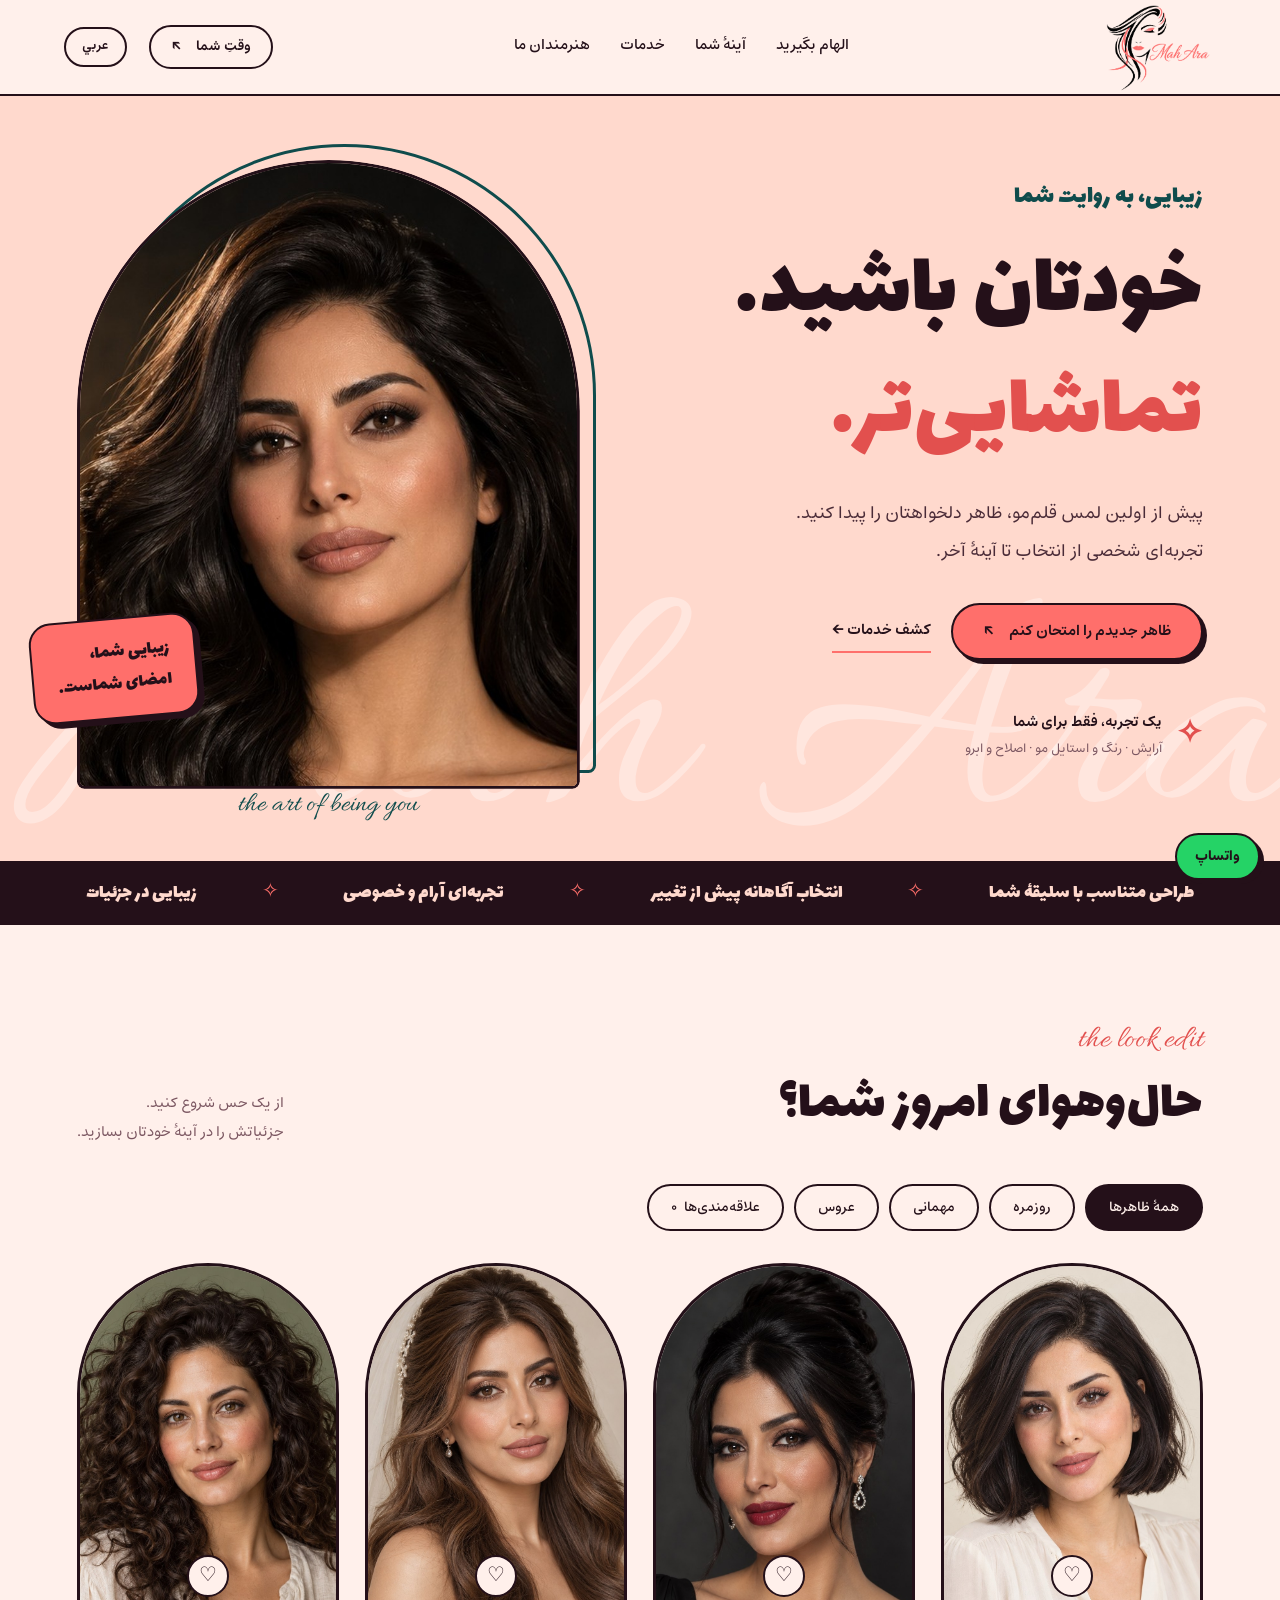
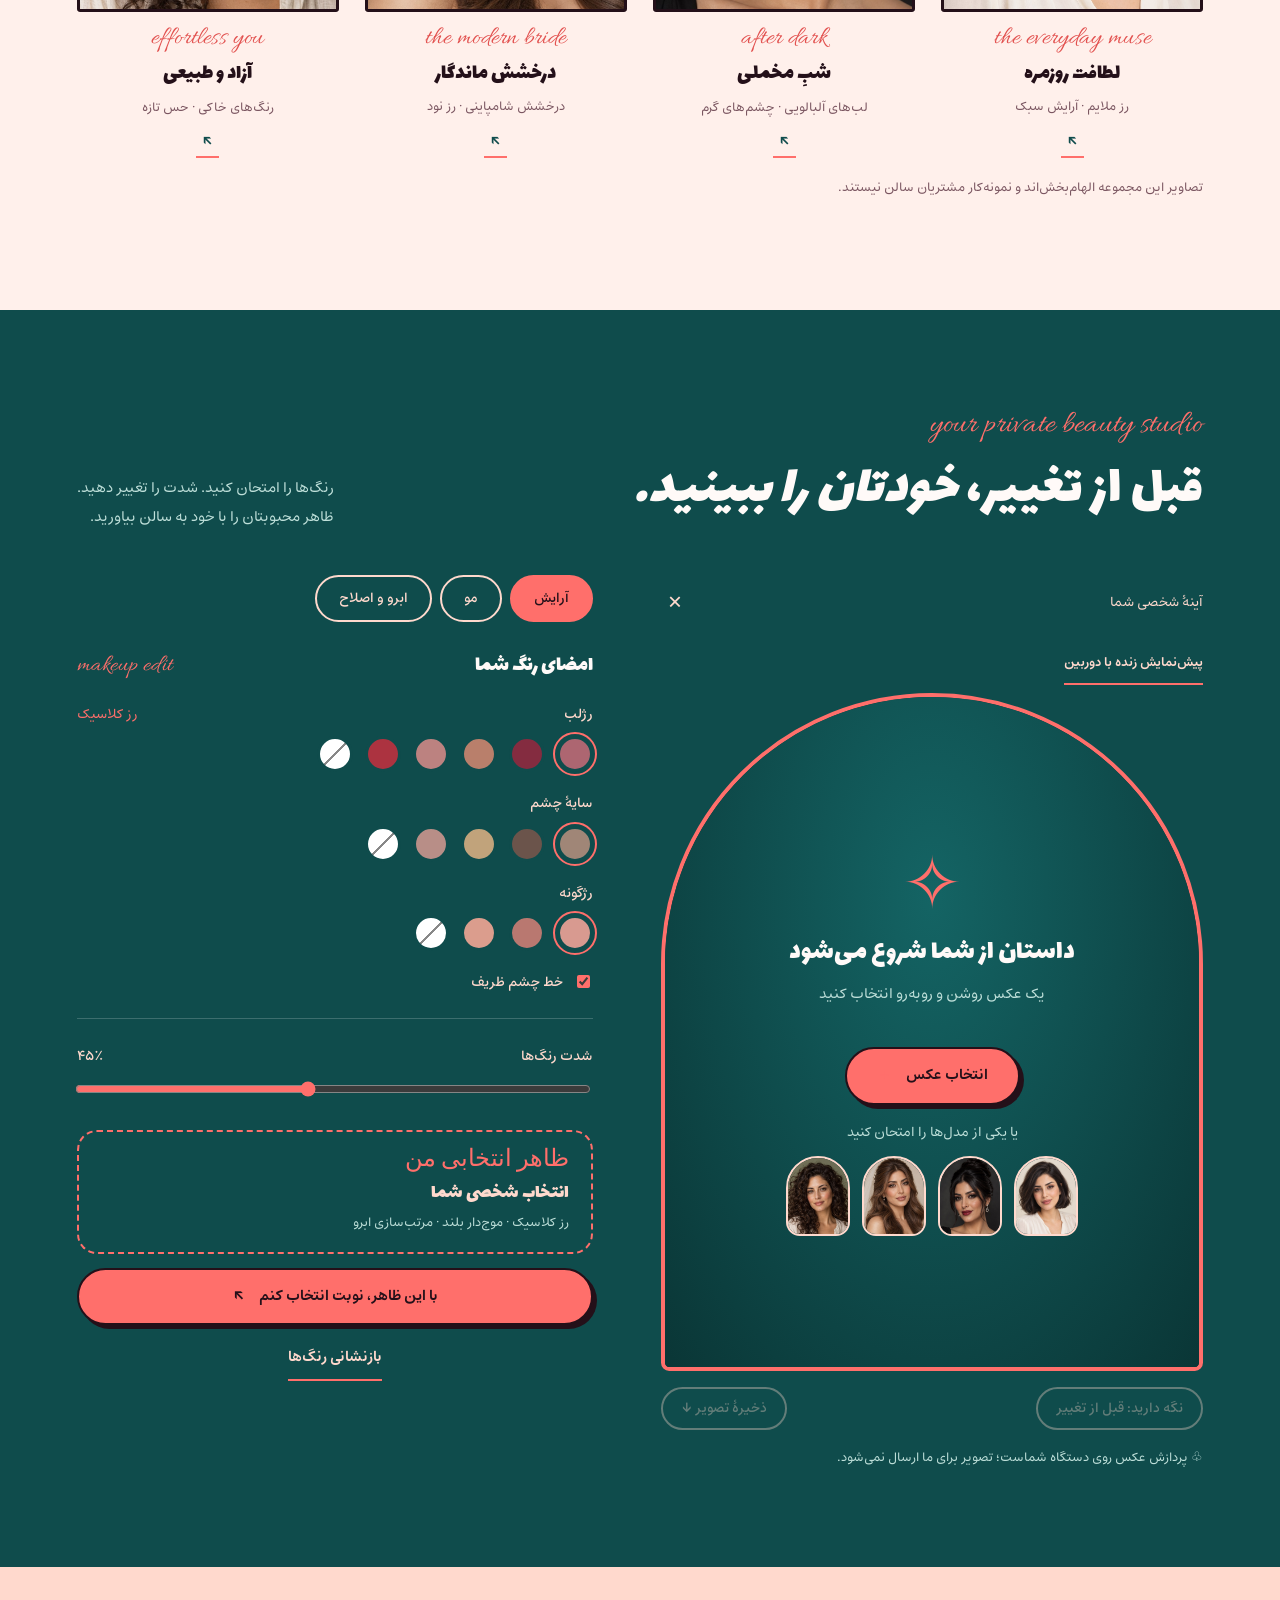
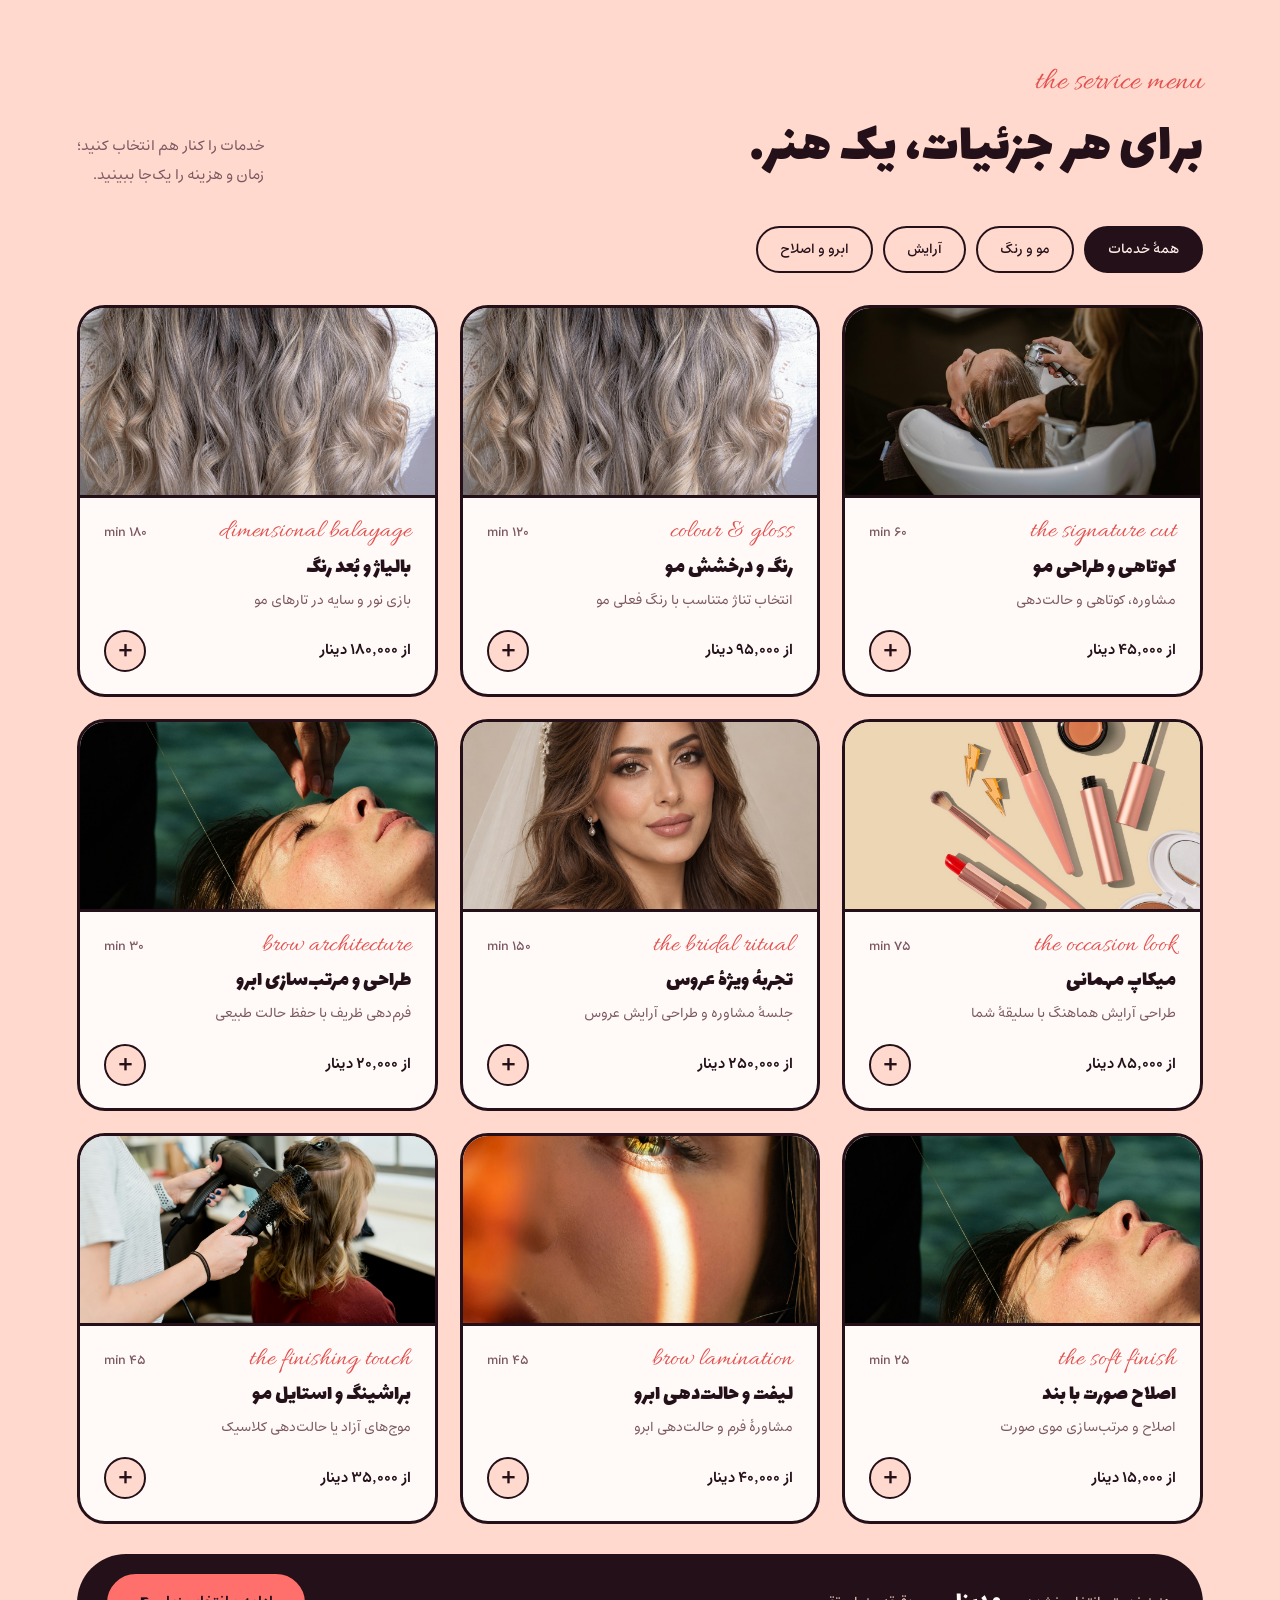
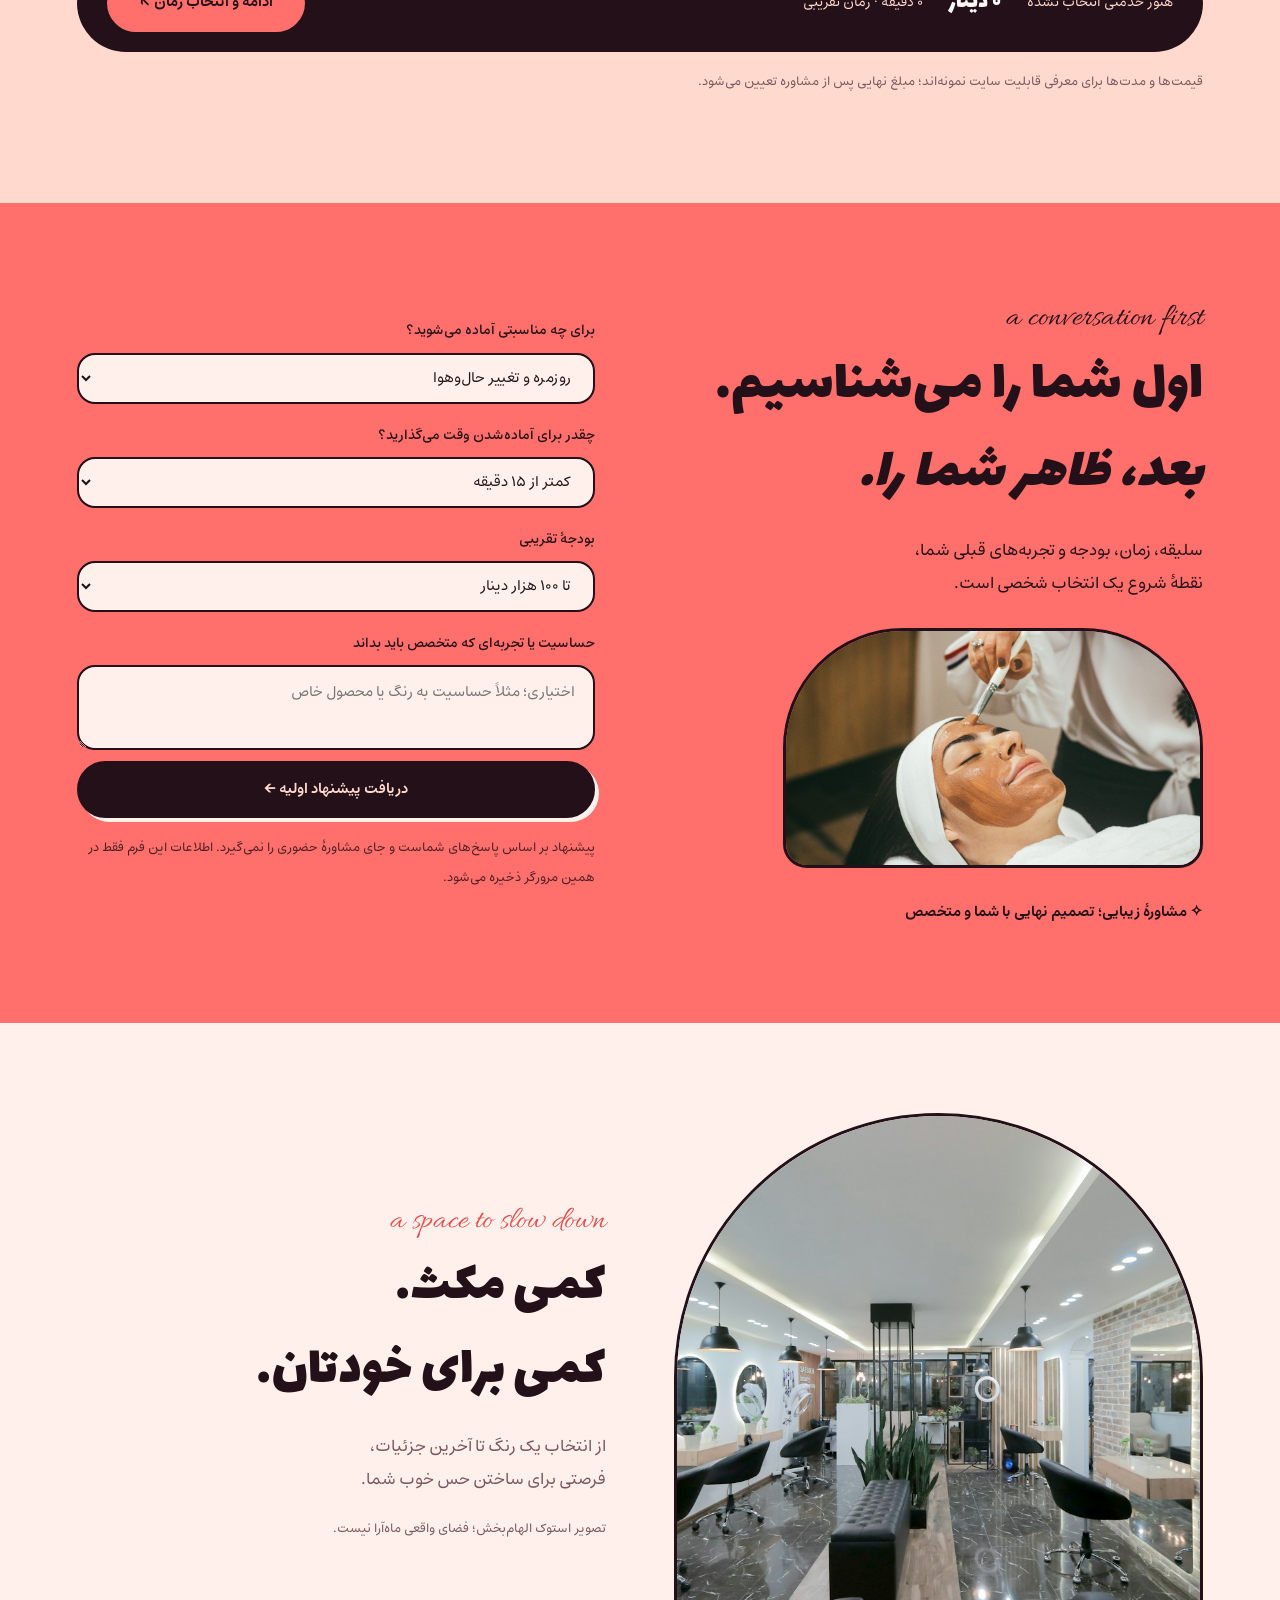
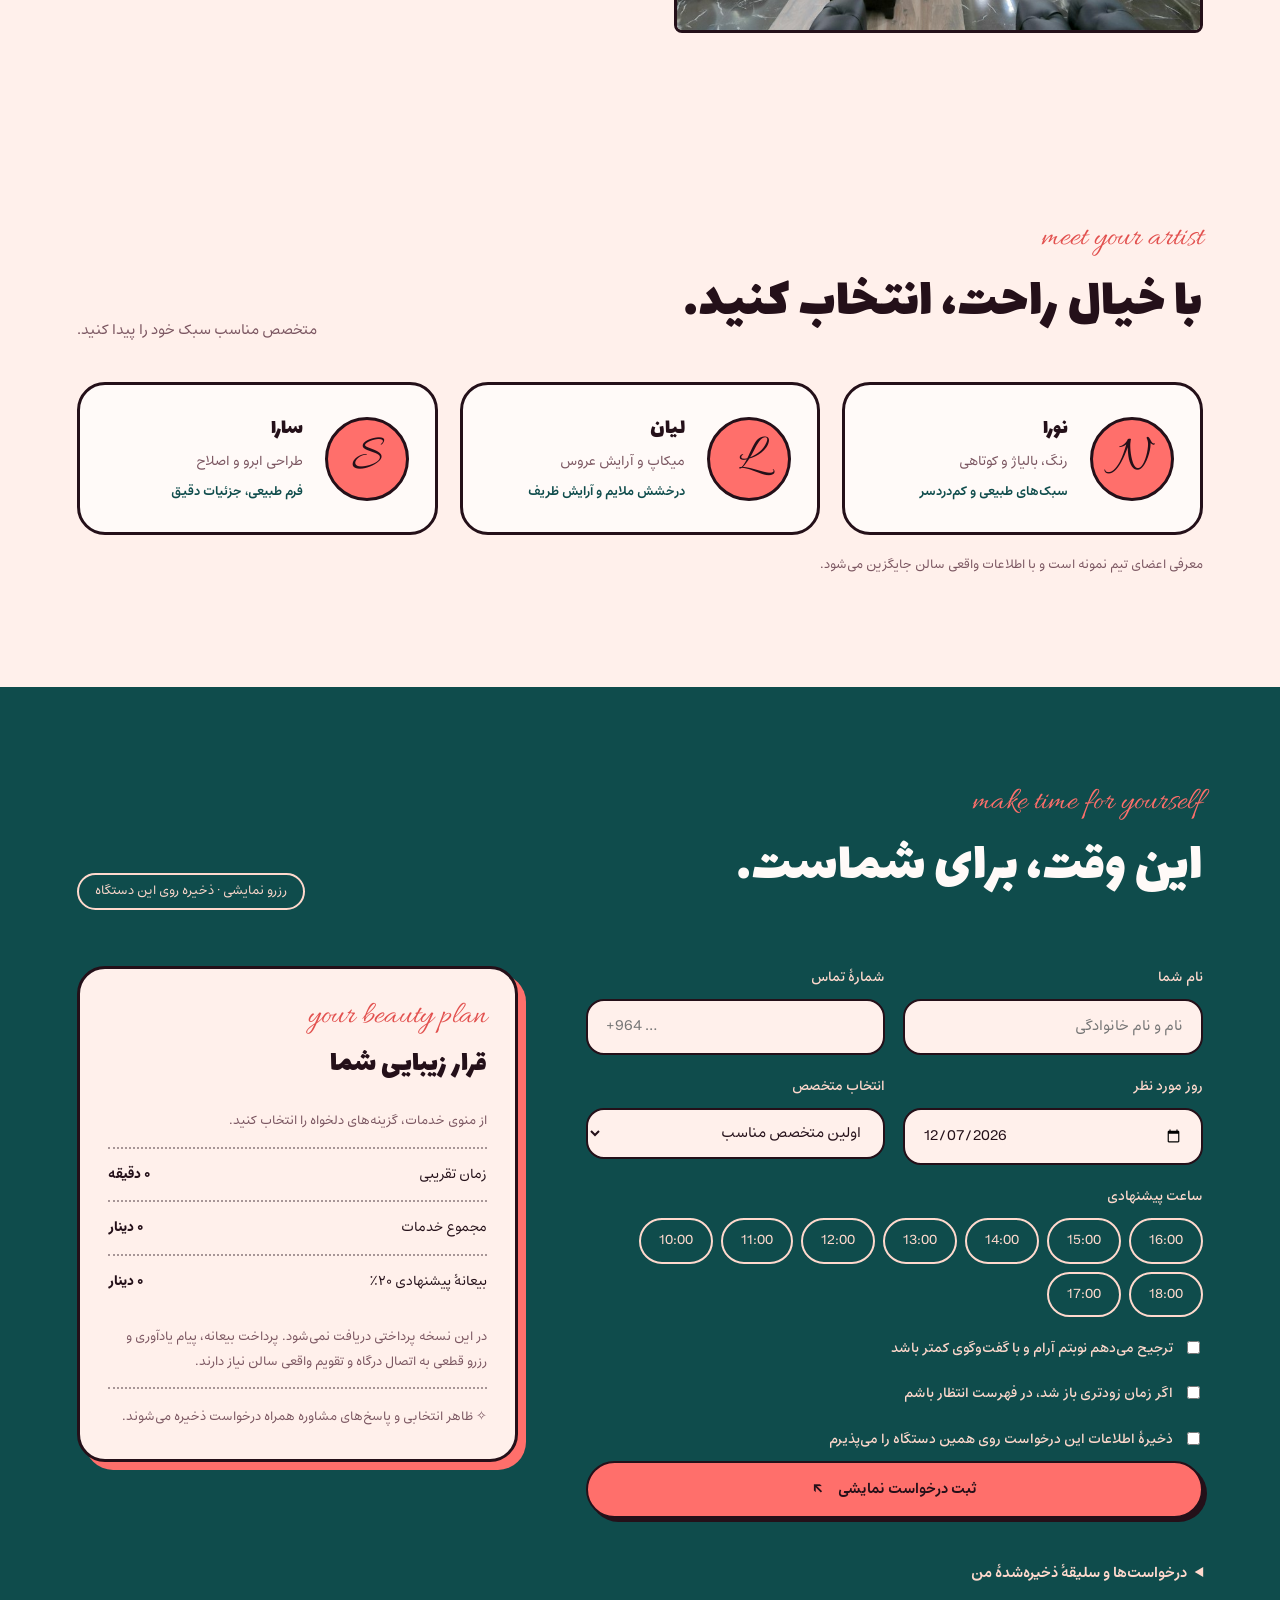
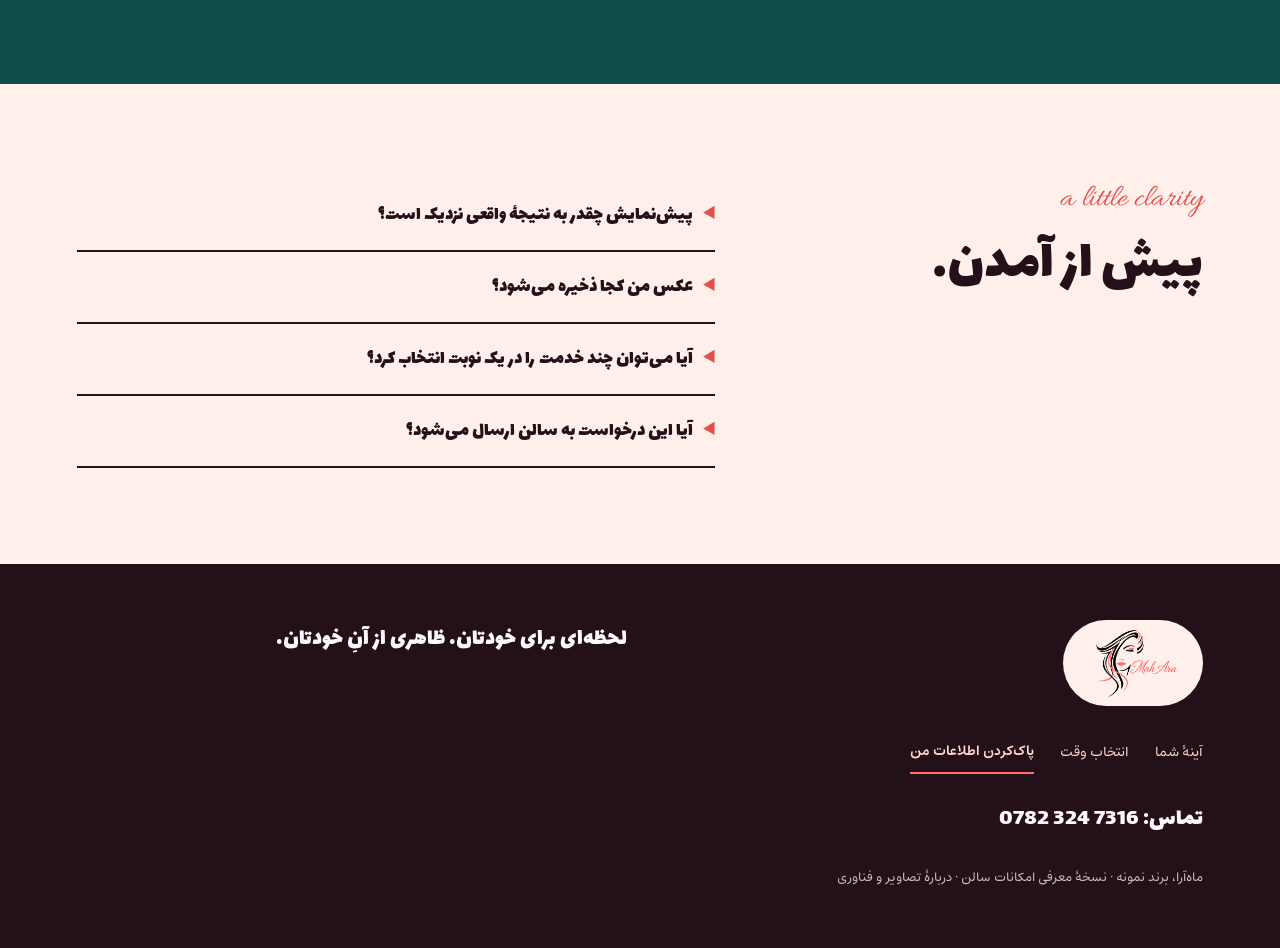
==== index.html @ 98800a37 "Mah Ara salon demo site (fa/ar) with on-device face & hair try-on Co-Authored-By: Claude Sonnet 5.5 " ====
<!doctype html>
<html lang="fa" dir="rtl"><head><meta charset="utf-8"><meta name="viewport" content="width=device-width,initial-scale=1"><meta name="theme-color" content="#ffd9cd"><meta name="description" content="ماه‌آرا؛ انتخاب ظاهر، پیش‌نمایش آرایش و رنگ مو و برنامه‌ریزی تجربه‌ای شخصی در سالن زیبایی"><title>ماه‌آرا — آتلیه زیبایی</title><link rel="icon" type="image/png" href="assets/mah-ara-logo.png"><link rel="preload" href="assets/fonts/Estedad-Variable.ttf" as="font" type="font/ttf" crossorigin><link rel="preload" href="assets/fonts/lalezar-arabic-400-normal.woff2" as="font" type="font/woff2" crossorigin><link rel="stylesheet" href="style.css"></head>
<body><svg class="logo-color-defs" aria-hidden="true" width="0" height="0" xmlns="http://www.w3.org/2000/svg"><defs><filter id="logo-on-dark" color-interpolation-filters="sRGB"><feColorMatrix type="matrix" values="0.04 0 0 0 0.96 -0.94 1 0 0 0.94 -0.89 0 1 0 0.89 0 0 0 1 0"/></filter></defs></svg><header><a class="brand new-logo" href="#home" aria-label="Mah Ara — صفحهٔ اصلی"><img class="brand-logo" src="assets/mah-ara-logo.png" alt="Mah Ara" width="170" height="119"></a><nav aria-label="منوی اصلی"><a href="#looks">الهام بگیرید</a><a href="#studio">آینهٔ شما</a><a href="#services">خدمات</a><a href="#team">هنرمندان ما</a></nav><a class="button small outline" href="#booking">وقتِ شما <span>↖</span></a></header>
<main><section class="hero" id="home"><div class="hero-copy"><div class="eyebrow">زیبایی، به روایت شما <span>EST. 2026</span></div><h1>خودتان باشید.<br><em>تماشایی‌تر.</em></h1><p>پیش از اولین لمس قلم‌مو، ظاهر دلخواهتان را پیدا کنید.<br>تجربه‌ای شخصی از انتخاب تا آینهٔ آخر.</p><div class="actions"><a class="button gold" href="#studio">ظاهر جدیدم را امتحان کنم <span>↖</span></a><a class="text-link" href="#services">کشف خدمات <span>←</span></a></div><div class="hero-note"><span class="spark">✧</span><span>یک تجربه، فقط برای شما<small>آرایش · رنگ و استایل مو · اصلاح و ابرو</small></span></div></div><div class="hero-photo"><img src="assets/hero.jpg" alt="پرترهٔ الهام‌بخش با آرایش طبیعی و موهای موج‌دار" fetchpriority="high"><div class="photo-caption"><span>THE ART OF BEING YOU</span><span>01 / ماه‌آرا</span></div><div class="floating-label">زیبایی شما،<br><i>امضای شماست.</i></div></div><a href="#looks" class="scroll-hint">کمی بیشتر کشف کنید ↓</a></section>
<div class="ribbon"><span>طراحی متناسب با سلیقهٔ شما</span><b>✧</b><span>انتخاب آگاهانه پیش از تغییر</span><b>✧</b><span>تجربه‌ای آرام و خصوصی</span><b>✧</b><span>زیبایی در جزئیات</span></div>
<section id="looks" class="section"><div class="section-heading"><div><div class="eyebrow">the look edit</div><h2>حال‌وهوای امروز شما؟</h2></div><p>از یک حس شروع کنید.<br>جزئیاتش را در آینهٔ خودتان بسازید.</p></div><div class="filters" id="lookFilters" aria-label="دسته‌بندی ظاهر"><button class="active" data-filter="all">همهٔ ظاهرها</button><button data-filter="daily">روزمره</button><button data-filter="evening">مهمانی</button><button data-filter="bridal">عروس</button><button data-filter="saved">علاقه‌مندی‌ها <span id="savedCount">۰</span></button></div><div id="looksGrid" class="looks-grid"></div><p class="fine">تصاویر این مجموعه الهام‌بخش‌اند و نمونه‌کار مشتریان سالن نیستند.</p></section>
<section class="studio section" id="studio"><div class="section-heading"><div><div class="eyebrow">your private beauty studio</div><h2>قبل از تغییر، <em>خودتان را ببینید.</em></h2></div><p>رنگ‌ها را امتحان کنید. شدت را تغییر دهید.<br>ظاهر محبوبتان را با خود به سالن بیاورید.</p></div><div class="studio-grid"><div class="mirror"><div class="mirror-toolbar"><span id="studioStatus" role="status">آینهٔ شخصی شما</span><button id="clearPhoto" class="icon-button" title="حذف عکس">×</button></div><div class="canvas-wrap"><canvas id="mirrorCanvas" width="640" height="800" aria-label="پیش‌نمایش آرایش و رنگ مو"></canvas><div id="uploadPlaceholder"><span class="mirror-symbol">✧</span><h3>داستان از شما شروع می‌شود</h3><p>یک عکس روشن و روبه‌رو انتخاب کنید</p><label class="button gold" for="photoInput">انتخاب عکس <span>＋</span></label><p class="model-label">یا یکی از مدل‌ها را امتحان کنید</p><div class="model-picks" id="modelPicks"><button type="button" class="model-pick" data-src="assets/look-soft.jpg" aria-label="مدل با موی کوتاه مشکی" title="مدل با موی کوتاه مشکی"><img src="assets/look-soft.jpg" alt="مدل با موی کوتاه مشکی" loading="lazy"></button><button type="button" class="model-pick" data-src="assets/look-evening.jpg" aria-label="مدل با شینیون مشکی" title="مدل با شینیون مشکی"><img src="assets/look-evening.jpg" alt="مدل با شینیون مشکی" loading="lazy"></button><button type="button" class="model-pick" data-src="assets/look-bridal.jpg" aria-label="مدل با موی بلند قهوه‌ای" title="مدل با موی بلند قهوه‌ای"><img src="assets/look-bridal.jpg" alt="مدل با موی بلند قهوه‌ای" loading="lazy"></button><button type="button" class="model-pick" data-src="assets/look-fresh.jpg" aria-label="مدل با موی فر" title="مدل با موی فر"><img src="assets/look-fresh.jpg" alt="مدل با موی فر" loading="lazy"></button></div></div><div class="preview-tag" id="previewTag" hidden>پیش‌نمایش تقریبی</div></div><div class="mirror-bottom"><button id="beforeToggle" disabled>نگه دارید: قبل از تغییر</button><button id="downloadLook" disabled>ذخیرهٔ تصویر ↓</button></div><input type="file" id="photoInput" accept="image/jpeg,image/png,image/webp" hidden><p class="privacy-note">♧ پردازش عکس روی دستگاه شماست؛ تصویر برای ما ارسال نمی‌شود.</p></div><div class="controls"><div class="tabs" role="tablist"><button role="tab" aria-selected="true" data-tab="makeup">آرایش</button><button role="tab" aria-selected="false" data-tab="hair">مو</button><button role="tab" aria-selected="false" data-tab="brow">ابرو و اصلاح</button></div><div id="makeupPanel" class="panel"><div class="control-heading"><h3>امضای رنگ شما</h3><span>MAKEUP EDIT</span></div><label>رژلب <span id="lipName">رز کلاسیک</span></label><div class="swatches" id="lipSwatches"></div><label>سایهٔ چشم</label><div class="swatches" id="eyeSwatches"></div><label>رژگونه</label><div class="swatches" id="blushSwatches"></div><label class="check-line"><input id="linerEnabled" type="checkbox" checked> خط چشم ظریف</label></div><div id="hairPanel" class="panel" hidden><div class="control-heading"><h3>فصل تازهٔ موهایتان</h3><span>HAIR EDIT</span></div><label>پیش‌نمایش رنگ مو</label><div class="swatches" id="hairSwatches"></div><label>مدل دلخواه برای مشاوره</label><div class="chips" id="hairStyles"><button class="selected">موج‌دار بلند</button><button>باب کوتاه</button><button>لایه‌ای</button><button>پیکسی</button><button>شینیون</button></div><p class="fine">رنگ مو روی عکس پیش‌نمایش می‌شود. مدل کوتاهی انتخابی به کارت مشاوره اضافه می‌شود؛ تغییر مدل مو روی عکس هنوز متصل نیست.</p></div><div id="browPanel" class="panel" hidden><div class="control-heading"><h3>زیبایی در ظرافت</h3><span>BROW & GROOMING</span></div><label>رنگ ابرو در پیش‌نمایش</label><div class="swatches" id="browSwatches"></div><label>خدمت مورد علاقه</label><div class="chips" id="groomStyles"><button class="selected">مرتب‌سازی ابرو</button><button>لیفت ابرو</button><button>اصلاح صورت با بند</button><button>اصلاح با وکس</button></div><p class="fine">رنگ ابرو تقریبی است. نتیجهٔ اصلاح و حذف مو روی تصویر شبیه‌سازی نمی‌شود.</p></div><div class="intensity"><label for="intensity">شدت رنگ‌ها <output id="intensityValue">۴۵٪</output></label><input id="intensity" type="range" min="0" max="100" value="45"></div><div class="look-summary"><span>ظاهر انتخابی من</span><strong id="lookTitle">انتخاب شخصی شما</strong><p id="lookDetails">رز کلاسیک · موج‌دار بلند · مرتب‌سازی ابرو</p></div><button class="button gold full" id="useLook">با این ظاهر، نوبت انتخاب کنم <span>↖</span></button><button id="resetLook" class="text-link">بازنشانی رنگ‌ها</button></div></div></section>
<section class="section" id="services"><div class="section-heading"><div><div class="eyebrow">the service menu</div><h2>برای هر جزئیات، یک هنر.</h2></div><p>خدمات را کنار هم انتخاب کنید؛<br>زمان و هزینه را یک‌جا ببینید.</p></div><div class="filters" id="serviceFilters"><button class="active" data-filter="all">همهٔ خدمات</button><button data-filter="hair">مو و رنگ</button><button data-filter="makeup">آرایش</button><button data-filter="groom">ابرو و اصلاح</button></div><div id="servicesGrid" class="services-grid"></div><div class="basket"><div><span id="basketCount">هنوز خدمتی انتخاب نشده</span><strong id="basketTotal">۰ دینار</strong><small id="basketDuration">زمان تقریبی خدمات</small></div><a class="button outline" href="#booking">ادامه و انتخاب زمان ↖</a></div><p class="fine">قیمت‌ها و مدت‌ها برای معرفی قابلیت سایت نمونه‌اند؛ مبلغ نهایی پس از مشاوره تعیین می‌شود.</p></section>
<section class="consultation section" id="consultation"><div><div class="eyebrow">a conversation first</div><h2>اول شما را می‌شناسیم.<br><em>بعد، ظاهر شما را.</em></h2><p>سلیقه، زمان، بودجه و تجربه‌های قبلی شما،<br>نقطهٔ شروع یک انتخاب شخصی است.</p><img class="consult-photo" src="assets/consultation.jpg" alt="تصویر الهام‌بخش مراقبت صورت در سالن" loading="lazy"><div class="consult-note">✧ مشاورهٔ زیبایی؛ تصمیم نهایی با شما و متخصص</div></div><form id="consultForm"><label for="occasion">برای چه مناسبتی آماده می‌شوید؟</label><select id="occasion"><option>روزمره و تغییر حال‌وهوا</option><option>مهمانی و مراسم</option><option>عروسی خودم</option></select><label for="maintenance">چقدر برای آماده‌شدن وقت می‌گذارید؟</label><select id="maintenance"><option>کمتر از ۱۵ دقیقه</option><option>۱۵ تا ۳۰ دقیقه</option><option>برای جزئیات وقت می‌گذارم</option></select><label for="budget">بودجهٔ تقریبی</label><select id="budget"><option>تا ۱۰۰ هزار دینار</option><option>۱۰۰ تا ۲۵۰ هزار دینار</option><option>بیش از ۲۵۰ هزار دینار</option></select><label for="allergies">حساسیت یا تجربه‌ای که متخصص باید بداند</label><textarea id="allergies" placeholder="اختیاری؛ مثلاً حساسیت به رنگ یا محصول خاص" maxlength="1000"></textarea><button class="button gold full" type="submit">دریافت پیشنهاد اولیه ←</button><p id="consultResult" class="consult-result" role="status"></p><small class="fine">پیشنهاد بر اساس پاسخ‌های شماست و جای مشاورهٔ حضوری را نمی‌گیرد. اطلاعات این فرم فقط در همین مرورگر ذخیره می‌شود.</small></form></section>
<section class="salon-editorial"><img src="assets/salon-interior.jpg" loading="lazy" alt="فضای الهام‌بخش یک سالن با صندلی‌های مشکی و آینه‌های گرد"><div><span class="eyebrow">a space to slow down</span><h2>کمی مکث.<br>کمی برای خودتان.</h2><p>از انتخاب یک رنگ تا آخرین جزئیات،<br>فرصتی برای ساختن حس خوب شما.</p><small>تصویر استوک الهام‌بخش؛ فضای واقعی ماه‌آرا نیست.</small></div></section><section class="section" id="team"><div class="section-heading"><div><div class="eyebrow">meet your artist</div><h2>با خیال راحت، انتخاب کنید.</h2></div><p>متخصص مناسب سبک خود را پیدا کنید.</p></div><div class="team-grid"><article><span class="artist-monogram">N</span><div><h3>نورا</h3><p>رنگ، بالیاژ و کوتاهی</p><span>سبک‌های طبیعی و کم‌دردسر</span></div></article><article><span class="artist-monogram">L</span><div><h3>لیان</h3><p>میکاپ و آرایش عروس</p><span>درخشش ملایم و آرایش ظریف</span></div></article><article><span class="artist-monogram">S</span><div><h3>سارا</h3><p>طراحی ابرو و اصلاح</p><span>فرم طبیعی، جزئیات دقیق</span></div></article></div><p class="fine">معرفی اعضای تیم نمونه است و با اطلاعات واقعی سالن جایگزین می‌شود.</p></section>
<section id="booking" class="section booking"><div class="section-heading"><div><div class="eyebrow">make time for yourself</div><h2>این وقت، برای شماست.</h2></div><span class="demo-pill">رزرو نمایشی · ذخیره روی این دستگاه</span></div><div class="booking-grid"><form id="bookingForm"><div class="form-row"><div><label for="clientName">نام شما</label><input id="clientName" required autocomplete="name" maxlength="80" placeholder="نام و نام خانوادگی"></div><div><label for="clientPhone">شمارهٔ تماس</label><input id="clientPhone" required type="tel" dir="ltr" autocomplete="tel" pattern="[+0-9۰-۹٠-٩ ()-]{7,20}" placeholder="+964 …"></div></div><div class="form-row"><div><label for="bookingDate">روز مورد نظر</label><input id="bookingDate" required type="date"></div><div><label for="artist">انتخاب متخصص</label><select id="artist"><option value="any">اولین متخصص مناسب</option><option value="nora">نورا · مو و رنگ</option><option value="lian">لیان · آرایش</option><option value="sara">سارا · ابرو و اصلاح</option></select></div></div><label>ساعت پیشنهادی</label><div id="timeSlots" class="time-slots"></div><label class="check-line"><input id="quietVisit" type="checkbox"> ترجیح می‌دهم نوبتم آرام و با گفت‌وگوی کمتر باشد</label><label class="check-line"><input id="joinWaitlist" type="checkbox"> اگر زمان زودتری باز شد، در فهرست انتظار باشم</label><label class="check-line"><input id="bookingConsent" type="checkbox" required> ذخیرهٔ اطلاعات این درخواست روی همین دستگاه را می‌پذیرم</label><button class="button gold full" type="submit">ثبت درخواست نمایشی <span>↖</span></button><p id="bookingMessage" role="status"></p></form><aside class="booking-summary"><div class="eyebrow">your beauty plan</div><h3>قرار زیبایی شما</h3><div id="bookingServices"></div><div class="summary-line"><span>زمان تقریبی</span><strong id="bookingDuration">—</strong></div><div class="summary-line"><span>مجموع خدمات</span><strong id="bookingTotal">—</strong></div><div class="summary-line"><span>بیعانهٔ پیشنهادی ۲۰٪</span><strong id="depositTotal">—</strong></div><p class="fine">در این نسخه پرداختی دریافت نمی‌شود. پرداخت بیعانه، پیام یادآوری و رزرو قطعی به اتصال درگاه و تقویم واقعی سالن نیاز دارند.</p><div class="saved-look-note">✧ ظاهر انتخابی و پاسخ‌های مشاوره همراه درخواست ذخیره می‌شوند.</div></aside></div><div id="bookingSuccess" class="success-card" hidden><span class="eyebrow">saved for you</span><h3>درخواست شما روی این دستگاه ذخیره شد.</h3><p id="successDetails"></p><p>هنوز برای سالن ارسال نشده و نوبت قطعی نیست.</p><div class="actions"><button id="waSend" class="button gold" type="button">ارسال درخواست در واتساپ ↗</button><button id="calendarDownload" class="button outline">افزودن به تقویم ↓</button><button id="requestDownload" class="button outline">دریافت خلاصهٔ درخواست ↓</button></div></div><details class="history"><summary>درخواست‌ها و سلیقهٔ ذخیره‌شدهٔ من</summary><div id="historyList"></div><button class="text-link" id="clearHistory">حذف سوابق این دستگاه</button></details></section>
<section class="section faq"><div><div class="eyebrow">a little clarity</div><h2>پیش از آمدن.</h2></div><div><details><summary>پیش‌نمایش چقدر به نتیجهٔ واقعی نزدیک است؟</summary><p>پیش‌نمایش برای انتخاب رنگ و حس کلی است. نور عکس، رنگ فعلی مو، جنس مو و محصولات روی نتیجهٔ واقعی اثر می‌گذارند. کوتاهی و حذف موی صورت در این نسخه شبیه‌سازی نمی‌شوند.</p></details><details><summary>عکس من کجا ذخیره می‌شود؟</summary><p>عکس در حافظهٔ همین صفحه پردازش می‌شود و در پرونده ذخیره نمی‌شود. با حذف عکس یا بستن صفحه، از این پیش‌نمایش کنار می‌رود. فقط اگر دکمهٔ ذخیرهٔ تصویر را بزنید، فایل روی دستگاهتان دانلود می‌شود.</p></details><details><summary>آیا می‌توان چند خدمت را در یک نوبت انتخاب کرد؟</summary><p>بله، خدمات را از منو انتخاب کنید تا مجموع زمان و قیمت را ببینید. هماهنگی چند متخصص و موجودی واقعی تقویم پس از اتصال سامانهٔ سالن انجام می‌شود.</p></details><details><summary>آیا این درخواست به سالن ارسال می‌شود؟</summary><p>این نسخه برای نمایش تجربه است؛ درخواست و فهرست انتظار فقط روی همین دستگاه ذخیره می‌شوند. اتصال شمارهٔ سالن، سرور رزرو، پرداخت و ارسال پیام هنوز انجام نشده است.</p></details></div></section>
</main><footer><a class="brand new-logo" href="#home" aria-label="Mah Ara — صفحهٔ اصلی"><img class="brand-logo" src="assets/mah-ara-logo.png" alt="Mah Ara" width="170" height="119"></a><p>لحظه‌ای برای خودتان. ظاهری از آنِ خودتان.</p><div><a href="#studio">آینهٔ شما</a><a href="#booking">انتخاب وقت</a><button id="deleteData" class="text-link">پاک‌کردن اطلاعات من</button></div><small>ماه‌آرا، برند نمونه · نسخهٔ معرفی امکانات سالن · <a href="credits.html">دربارهٔ تصاویر و فناوری</a></small></footer><div id="toast" role="status"></div><script type="module" src="app.js"></script><script type="module" src="lang.js"></script></body></html>
---- style.css ----
/* Mah Ara — coral, teal and powder. Display: Aref Ruqaa (calligraphic Naskh/Ruqaa) + Allura script; body: Estedad. */
@font-face{font-family:Estedad;src:url('assets/fonts/Estedad-Variable.ttf') format('truetype');font-weight:100 900;font-display:swap}
@font-face{font-family:Lalezar;src:url('assets/fonts/lalezar-arabic-400-normal.woff2') format('woff2');font-weight:100 900;font-display:swap;unicode-range:U+0600-06FF,U+200C-200E,U+2010-2011,U+204F,U+2E41,U+FB50-FDFF,U+FE80-FEFC}
@font-face{font-family:Lalezar;src:url('assets/fonts/lalezar-latin-400-normal.woff2') format('woff2');font-weight:100 900;font-display:swap;unicode-range:U+0000-00FF,U+0131,U+0152-0153,U+2000-206F,U+20AC,U+2122}
@font-face{font-family:Allura;src:url('assets/fonts/allura-latin-400-normal.woff2') format('woff2');font-weight:400;font-display:swap}
:root{--ink:#241019;--teal:#0f4c4c;--teal-d:#0a3636;--coral:#ff6f6b;--coral-d:#e2504e;--powder:#ffd9cd;--blush:#fff0eb;--white:#fffaf8;--mut:#7a5560;--r:28px;--disp:Lalezar,'Estedad',sans-serif;--script:Allura,'Aref Ruqaa',cursive}
*{box-sizing:border-box}html{scroll-behavior:smooth;scroll-padding-top:90px}
body{margin:0;background:var(--blush);color:var(--ink);font-family:Estedad,Tahoma,sans-serif;font-size:15px;line-height:1.95}
button,input,select,textarea{font:inherit;color:inherit}a{color:inherit;text-decoration:none}button{cursor:pointer;background:none;border:0}button:disabled{opacity:.4;cursor:wait}
button:focus-visible,a:focus-visible,input:focus-visible,select:focus-visible,textarea:focus-visible{outline:3px solid var(--coral);outline-offset:3px}
[hidden]{display:none!important}.logo-color-defs{position:absolute;pointer-events:none}
h1,h2,h3{font-family:var(--disp);font-weight:700;margin:0}
h1{font-size:clamp(46px,7.2vw,104px);line-height:1.32;letter-spacing:0}
h2{font-size:clamp(32px,4.4vw,58px);line-height:1.5;margin-top:4px}
h3{font-size:22px;line-height:1.6}
/* header */
header{position:sticky;top:0;z-index:40;height:96px;display:flex;align-items:center;gap:22px;padding:0 5%;background:var(--blush);border-bottom:2px solid var(--ink)}
.brand.new-logo{display:flex;align-items:center;background:none;border:0;padding:0;flex:none}.brand-logo{height:88px;width:auto;filter:none;display:block}
header nav{display:flex;gap:30px;font-size:15px;font-weight:500;margin-inline:auto}header nav a{padding:6px 0;border-bottom:2px solid transparent}header nav a:hover{border-color:var(--coral)}
.lang-switch{border:2px solid var(--ink);border-radius:99px;padding:5px 16px;font-size:13px;font-weight:600;margin:0}.lang-switch:hover{background:var(--ink);color:var(--blush)}
/* buttons */
.button{display:inline-flex;align-items:center;justify-content:center;gap:14px;min-height:54px;padding:12px 30px;border:2px solid var(--ink);border-radius:99px;font-size:15px;font-weight:600;background:transparent;transition:transform .2s,background .2s}
.button:hover{transform:translateY(-3px)}.button.gold{background:var(--coral);color:var(--ink);box-shadow:4px 4px 0 var(--ink)}.button.outline{background:transparent}.button.small{min-height:44px;padding:6px 20px;font-size:14px}.button.full{width:100%}
.text-link{padding:6px 0;font-weight:600;border-bottom:2px solid var(--coral)}
/* hero */
.hero{position:relative;display:grid;grid-template-columns:1.05fr .95fr;gap:6%;align-items:center;padding:64px 6% 72px;background:var(--powder);overflow:hidden}
.hero::before{content:"Mah Ara";position:absolute;inset-inline-start:-1%;bottom:-6%;font:400 clamp(160px,26vw,420px)/1 var(--script);color:#fff5;white-space:nowrap;pointer-events:none}
.hero-copy{position:relative;z-index:2}.eyebrow{font:400 clamp(24px,2.6vw,32px)/1.2 var(--script);color:var(--coral-d);text-transform:lowercase;display:flex;gap:14px;align-items:baseline}.eyebrow span{font:inherit;color:var(--mut)}
.hero .eyebrow{font-family:var(--disp);font-size:26px;font-weight:700;color:var(--teal)}.hero .eyebrow span{display:none}
.hero h1{margin:18px 0 20px;color:var(--ink)}.hero h1 em{font-style:normal;color:var(--coral-d)}
.hero-copy>p{font-size:18px;line-height:2.1;max-width:38ch;color:#4a2b37;margin:0}
.actions{display:flex;gap:20px;align-items:center;flex-wrap:wrap;margin-top:32px}
.hero-note{display:flex;gap:14px;align-items:center;margin-top:44px;font-weight:600}.hero-note small{display:block;font-weight:400;font-size:13px;color:var(--mut)}.spark{font-size:32px;color:var(--coral-d)}
.hero-photo{position:relative;aspect-ratio:4/5;max-width:520px;width:100%;justify-self:center;z-index:1}
.hero-photo::before{content:"";position:absolute;inset:-16px -16px 16px 16px;border:3px solid var(--teal);border-radius:999px 999px 30px 30px}
.hero-photo>img{position:absolute;inset:0;width:100%;height:100%;object-fit:cover;object-position:center 22%;border-radius:999px 999px 30px 30px;border:3px solid var(--ink);animation:arch 1.1s cubic-bezier(.2,.8,.2,1) both}
@keyframes arch{from{clip-path:inset(100% 0 0 0 round 999px)}to{clip-path:inset(0 0 0 0 round 999px 999px 30px 30px)}}
.photo-caption{position:absolute;inset-inline:0;bottom:-34px;display:flex;justify-content:center;font:400 28px var(--script);color:var(--teal)}.photo-caption span:last-child{display:none}
.floating-label{position:absolute;inset-inline-end:-46px;bottom:70px;background:var(--coral);color:var(--ink);border:2px solid var(--ink);padding:16px 24px;border-radius:22px;font:700 19px/1.7 var(--disp);transform:rotate(-5deg);box-shadow:5px 5px 0 var(--ink)}.floating-label i{font-style:normal}
.scroll-hint{display:none}
/* ribbon */
.ribbon{display:flex;justify-content:space-around;align-items:center;gap:20px;padding:16px 5%;background:var(--ink);color:var(--powder);font:700 20px var(--disp);white-space:nowrap;overflow:hidden}.ribbon b{color:var(--coral);font-weight:400}
/* sections */
.section{padding:96px 6%}.section-heading{display:flex;align-items:flex-end;justify-content:space-between;gap:30px;margin-bottom:36px}.section-heading p{margin:0;max-width:34ch;color:var(--mut);font-size:15px}
.fine{font-size:13px;color:var(--mut);margin-top:18px;line-height:1.9}
.filters{display:flex;gap:10px;flex-wrap:wrap;margin:0 0 32px}.filters button{padding:8px 22px;border:2px solid var(--ink);border-radius:99px;font-size:14px;font-weight:500}.filters button.active{background:var(--ink);color:var(--blush)}.filters span{margin-inline-start:4px}
/* looks */
#looks{background:var(--blush)}
.looks-grid{display:grid;grid-template-columns:repeat(4,1fr);gap:26px}
.look-card{position:relative}.look-image{position:relative;aspect-ratio:3/4;overflow:hidden;border-radius:999px 999px 24px 24px;border:3px solid var(--ink);background:var(--powder)}
.look-image img{width:100%;height:100%;object-fit:cover;transition:transform .6s}.look-card:hover img{transform:scale(1.05)}
.save-look{position:absolute;inset-inline-start:50%;bottom:12px;transform:translateX(50%);width:42px;height:42px;border-radius:50%;background:var(--blush);border:2px solid var(--ink);font-size:20px;line-height:1}[dir=rtl] .save-look{transform:translateX(50%)}.save-look.saved{background:var(--coral)}
.look-card small{display:block;margin-top:14px;font:400 26px/1 var(--script);color:var(--coral-d);text-transform:lowercase;text-align:center}.look-card h3{text-align:center;margin:4px 0}.look-card p{margin:0;text-align:center;font-size:13px;color:var(--mut)}
.try-look{display:block;margin:6px auto 0;font-size:14px;font-weight:600;color:var(--teal);border-bottom:2px solid var(--coral)}
/* studio */
.studio{background:var(--teal);color:var(--powder)}.studio h2{color:var(--white)}.studio .eyebrow{color:var(--coral)}.studio .section-heading p{color:#bfe0da}
.studio-grid{display:grid;grid-template-columns:1.05fr 1fr;gap:6%;margin-top:20px;align-items:start}
.mirror{min-width:0}.mirror-toolbar{display:flex;align-items:center;justify-content:space-between;font-size:14px;padding:6px 0 14px}.icon-button{font-size:28px;color:var(--powder)}
.canvas-wrap{position:relative;aspect-ratio:4/5;overflow:hidden;border-radius:999px 999px 30px 30px;border:4px solid var(--coral);background:var(--teal-d)}
canvas{width:100%;height:100%;object-fit:contain;display:block}
#uploadPlaceholder{position:absolute;inset:0;display:flex;flex-direction:column;align-items:center;justify-content:center;text-align:center;padding:60px 28px 28px;background:radial-gradient(ellipse at 50% 30%,#146464,var(--teal-d))}
#uploadPlaceholder h3{font-size:28px;color:var(--white)}#uploadPlaceholder p{margin:4px 0 20px;color:#bfe0da}.mirror-symbol{font:400 72px/1 var(--script);color:var(--coral)}#uploadPlaceholder .text-link{margin-top:14px;color:var(--powder)}
.preview-tag{position:absolute;bottom:18px;inset-inline:0;margin:auto;width:max-content;background:var(--ink);color:var(--powder);font-size:12px;padding:3px 14px;border-radius:99px}
.mirror-bottom{display:flex;justify-content:space-between;gap:10px;padding:16px 0}.mirror-bottom button{font-size:14px;font-weight:500;border:2px solid var(--powder);border-radius:99px;padding:6px 18px}.mirror-bottom button:disabled{opacity:.35}
.privacy-note{font-size:13px;color:#bfe0da;margin:0}.camera-bar{display:flex;gap:16px;margin-bottom:8px}.camera-bar .text-link{font-size:13px;color:var(--powder)}
.controls{padding-top:6px}.tabs{display:flex;gap:8px;margin-bottom:26px;flex-wrap:wrap}.tabs button{padding:8px 22px;border:2px solid var(--powder);border-radius:99px;font-size:14px;font-weight:500}.tabs button[aria-selected=true]{background:var(--coral);border-color:var(--coral);color:var(--ink)}
.panel{min-width:0}.control-heading{display:flex;align-items:baseline;justify-content:space-between;margin-bottom:14px}.control-heading h3{color:var(--white)}.control-heading span{font:400 24px var(--script);color:var(--coral);text-transform:lowercase}
label{display:block;font-size:14px;font-weight:500;margin:18px 0 8px}label>span{float:inline-end;color:var(--coral);font-weight:400}
.swatches{display:flex;gap:12px;flex-wrap:wrap}.swatch{width:36px;height:36px;border-radius:50%;background:var(--swatch);border:3px solid var(--teal);outline:2px solid transparent;position:relative;transition:transform .15s}.swatch:hover{transform:scale(1.12)}.swatch.selected{outline-color:var(--coral);outline-offset:2px}.swatch[title="بدون رنگ"],.swatch[title="بدون لون"]{background:linear-gradient(135deg,#fff 47%,#888 48%,#888 52%,#fff 53%)}
.check-line{display:flex;gap:10px;align-items:flex-start;font-size:14px;cursor:pointer}.check-line input{accent-color:var(--coral);margin-top:6px}
.intensity{margin-top:22px;border-top:1px solid #ffffff30;padding-top:6px}.intensity label{display:flex;justify-content:space-between}.intensity input{width:100%;accent-color:var(--coral);direction:ltr}
.look-summary{margin:22px 0 14px;padding:16px 22px;border:2px dashed var(--coral);border-radius:20px}.look-summary>span{display:block;font:400 24px var(--script);color:var(--coral);text-transform:lowercase;line-height:1.2}.look-summary strong{font:700 20px var(--disp)}.look-summary p{margin:2px 0 0;font-size:13px;color:#bfe0da}
.controls>.text-link{display:block;margin:12px auto 0;width:max-content;color:var(--powder)}
.chips{display:flex;gap:8px;flex-wrap:wrap}.chips button{border:2px solid var(--powder);border-radius:99px;padding:5px 16px;font-size:13px}.chips button.selected{background:var(--powder);color:var(--teal-d);font-weight:600}
.studio .fine{color:#bfe0da}
/* services */
#services{background:var(--powder)}.services-grid{display:grid;grid-template-columns:repeat(3,1fr);gap:22px}
.service-card{display:flex;flex-direction:column;overflow:hidden;background:var(--white);border:3px solid var(--ink);border-radius:var(--r);padding:0 24px 22px;min-height:200px;transition:transform .2s}
.service-card:hover{transform:translateY(-4px)}.service-card.selected{background:#fff;border-color:var(--ink);box-shadow:6px 6px 0 var(--coral)}
.service-photo{display:block;width:calc(100% + 48px);height:190px;object-fit:cover;margin:0 -24px 18px;filter:none;border-bottom:3px solid var(--ink)}
.service-top{display:flex;justify-content:space-between;align-items:baseline;font:400 26px/1.2 var(--script);color:var(--coral-d);text-transform:lowercase}.service-top span:last-child{font:500 13px Estedad;color:var(--mut)}
.service-card h3{margin-top:2px}.service-card p{margin:2px 0 16px;font-size:14px;color:var(--mut)}
.service-bottom{display:flex;justify-content:space-between;align-items:center;margin-top:auto;font-weight:600}.service-bottom button{width:42px;height:42px;border-radius:50%;border:2px solid var(--ink);font-size:22px;line-height:1;background:var(--powder)}.service-card.selected .service-bottom button{background:var(--coral)}
.basket{display:flex;justify-content:space-between;align-items:center;gap:20px;margin-top:30px;padding:20px 30px;background:var(--ink);color:var(--powder);border-radius:99px;flex-wrap:wrap}.basket>div{display:flex;align-items:center;gap:26px;flex-wrap:wrap}.basket strong{font:700 24px var(--disp);color:var(--white)}.basket span,.basket small{font-size:14px;color:var(--powder)}.basket .button{border-color:var(--coral);background:var(--coral);color:var(--ink)}
/* consultation */
.consultation{display:grid;grid-template-columns:1fr 1fr;gap:8%;background:var(--coral);color:var(--ink);align-items:start}.consultation .eyebrow{color:var(--ink)}.consultation h2{font-size:clamp(34px,4.6vw,62px)}.consultation>div>p{font-size:17px;max-width:32ch}.consult-note{margin-top:30px;font-weight:600}
.consultation .button.gold{background:var(--ink);color:var(--powder);box-shadow:4px 4px 0 var(--blush)}.consult-photo{display:block;width:100%;max-width:420px;height:240px;object-fit:cover;object-position:center 40%;margin-top:26px;border-radius:120px 120px 24px 24px;border:3px solid var(--ink)}
.consultation select,.consultation textarea{background:var(--blush);border-color:var(--ink)}.consultation .fine{color:#4a1f26}.consult-result{font-weight:600;margin-top:14px}
input:not([type=range]):not([type=checkbox]),select,textarea{width:100%;min-height:50px;padding:11px 18px;background:var(--white);border:2px solid var(--ink);border-radius:18px;font-size:15px}textarea{resize:vertical;min-height:84px}
/* editorial */
.salon-editorial{display:grid;grid-template-columns:1fr 1fr;align-items:center;gap:6%;padding:90px 6%;background:var(--blush);min-height:0}.salon-editorial>img{width:100%;aspect-ratio:1;max-height:520px;object-fit:cover;border-radius:999px 999px 30px 30px;border:3px solid var(--ink);filter:none}.salon-editorial>div{padding:0}.salon-editorial h2{font-size:clamp(34px,4.4vw,58px)}.salon-editorial p{color:var(--mut);font-size:17px}.salon-editorial small{color:var(--mut);font-size:13px}
/* team */
#team{background:var(--blush)}.team-grid{display:grid;grid-template-columns:repeat(3,1fr);gap:22px}
.team-grid article{display:flex;align-items:center;gap:22px;padding:26px;background:var(--white);border:3px solid var(--ink);border-radius:var(--r)}
.artist-monogram{display:grid;place-items:center;flex:none;width:84px;height:84px;border-radius:50%;background:var(--coral);border:3px solid var(--ink);font:400 50px/1 var(--script);color:var(--ink)}
.team-grid h3{margin:0}.team-grid p{margin:2px 0;font-size:14px;color:var(--mut)}.team-grid article div>span{font-size:13px;color:var(--teal);font-weight:600}
/* booking */
.booking{background:var(--teal);color:var(--powder)}.booking h2{color:var(--white)}.booking .eyebrow{color:var(--coral)}.demo-pill{padding:4px 16px;border:2px solid var(--powder);border-radius:99px;font-size:13px}
.booking-grid{display:grid;grid-template-columns:1.4fr 1fr;gap:6%;align-items:start}.form-row{display:grid;grid-template-columns:1fr 1fr;gap:18px}
.booking input:not([type=range]):not([type=checkbox]),.booking select{background:var(--blush);color:var(--ink);border-color:var(--ink)}
.time-slots{display:flex;gap:8px;flex-wrap:wrap;direction:ltr;justify-content:flex-end}.time-slots button{padding:7px 18px;border:2px solid var(--powder);border-radius:99px;font-size:14px}.time-slots button.selected{background:var(--coral);border-color:var(--coral);color:var(--ink);font-weight:600}
.booking .check-line{color:var(--powder)}
.booking-summary{background:var(--blush);color:var(--ink);border:3px solid var(--ink);border-radius:var(--r);padding:28px;box-shadow:8px 8px 0 var(--coral);margin-top:20px}.booking-summary .eyebrow{color:var(--coral-d)}.booking-summary h3{font-size:30px;margin:6px 0 20px}
.summary-line{display:flex;justify-content:space-between;gap:16px;padding:12px 0;border-top:2px dotted #24101966;font-size:14px}.summary-line strong{font-weight:700}.summary-service{display:flex;justify-content:space-between;margin-bottom:10px;font-size:14px}.saved-look-note{border-top:2px dotted #24101966;padding-top:16px;font-size:13px;color:var(--mut)}
.booking .fine{color:#bfe0da}
.success-card{margin-top:32px;padding:26px 30px;background:var(--coral);color:var(--ink);border:3px solid var(--ink);border-radius:var(--r)}.success-card .eyebrow{color:var(--ink)}.success-card p{margin:4px 0}.success-card .button.gold{background:var(--ink);color:var(--powder);box-shadow:none}.success-card .button.outline{border-color:var(--ink)}
.history{margin-top:26px}.history summary{cursor:pointer;font-weight:600}.history-item{padding:14px 0;border-bottom:1px solid #ffffff33;font-size:14px}.history-item button{margin-inline-start:14px;border:2px solid var(--powder);border-radius:99px;padding:2px 14px;font-size:13px}
/* faq */
.faq{display:grid;grid-template-columns:1fr 1.6fr;gap:8%;background:var(--blush)}.faq details{padding:18px 0;border-bottom:2px solid var(--ink)}.faq summary{cursor:pointer;font:700 20px/1.7 var(--disp)}.faq summary::marker{color:var(--coral-d)}.faq p{margin:8px 0 0;color:var(--mut);font-size:15px}
/* footer */
footer{display:grid;grid-template-columns:1fr 1fr;gap:26px;padding:56px 6%;background:var(--ink);color:var(--powder)}footer .brand.new-logo{background:var(--blush);padding:8px 20px;border-radius:99px;justify-self:start}footer .brand-logo{height:70px}
footer>p{margin:0;font:700 24px/1.7 var(--disp);color:var(--white)}footer>div{display:flex;gap:26px;align-items:center;flex-wrap:wrap;font-size:14px}footer>small{grid-column:1/-1;font-size:13px;color:#d9b9c0}footer a:hover{color:var(--coral)}.wa-contact{grid-column:1/-1;margin:0}
/* misc */
#toast{position:fixed;bottom:30px;inset-inline:0;margin:auto;width:max-content;max-width:90vw;transform:translateY(20px);opacity:0;pointer-events:none;background:var(--ink);color:var(--powder);padding:12px 26px;border-radius:99px;font-size:14px;z-index:60;transition:.25s;border:2px solid var(--coral)}#toast.show{opacity:1;transform:none}
.wa-float{position:fixed;bottom:20px;inset-inline-start:20px;z-index:45;background:#25d366;color:var(--ink);border:2px solid var(--ink);padding:10px 22px;border-radius:99px;font-weight:700;box-shadow:4px 4px 0 var(--ink)}.wa-contact a{color:inherit;font-weight:700}
.sources-grid{display:grid;grid-template-columns:repeat(3,1fr);gap:24px;margin:35px 0}.source-card{border:3px solid var(--ink);border-radius:var(--r);overflow:hidden;background:var(--white)}.source-card img{width:100%;height:220px;object-fit:cover}.source-card>div{padding:18px}.source-card p,.source-card a{font-size:14px}
@media(min-width:1500px){header,.hero,.section,.salon-editorial,footer{padding-inline:max(6%,calc((100vw - 1340px)/2))}}
@media(max-width:1000px){.looks-grid{grid-template-columns:repeat(2,1fr)}.services-grid{grid-template-columns:repeat(2,1fr)}.team-grid{grid-template-columns:1fr}}
@media(max-width:860px){header{height:80px;gap:10px}header nav{display:none}.brand-logo{height:68px}header .button.small{margin-inline-start:auto}.hero{grid-template-columns:1fr;padding:40px 6% 70px;gap:56px}.hero-copy>p{max-width:none}.hero-photo{max-width:380px}.floating-label{inset-inline-end:-12px;font-size:16px;padding:12px 18px}.section{padding:64px 6%}.section-heading{flex-direction:column;align-items:flex-start;gap:10px}.studio-grid,.booking-grid,.consultation,.faq,.salon-editorial{grid-template-columns:1fr;gap:34px}.booking-summary{order:-1}.form-row{grid-template-columns:1fr}.ribbon{font-size:16px;gap:12px;justify-content:center}.ribbon span:nth-of-type(n+3),.ribbon b:nth-of-type(n+2){display:none}footer{grid-template-columns:1fr}.sources-grid{grid-template-columns:1fr}}
@media(max-width:560px){.looks-grid{gap:18px 12px}.look-card h3{font-size:17px}.services-grid{grid-template-columns:1fr}.basket{border-radius:28px}.hero h1{font-size:46px}.lang-switch{padding:4px 12px}}
@media(prefers-reduced-motion:reduce){*{animation:none!important;transition:none!important;scroll-behavior:auto!important}}

.photo-caption,.service-top span:first-child{text-transform:lowercase}
.booking-summary .fine,.booking-summary .saved-look-note{color:var(--mut)}.wa-float{padding:8px 18px;font-size:14px}

.model-label{margin:6px 0 10px!important;font-size:14px}.model-picks{display:flex;gap:12px;justify-content:center;flex-wrap:wrap}.model-pick{width:64px;height:80px;border-radius:32px 32px 14px 14px;overflow:hidden;border:2px solid var(--powder);padding:0;background:var(--teal-d);transition:transform .15s,border-color .15s}.model-pick img{width:100%;height:100%;object-fit:cover;object-position:center 20%;display:block}.model-pick:hover,.model-pick.on{transform:translateY(-3px);border-color:var(--coral)}
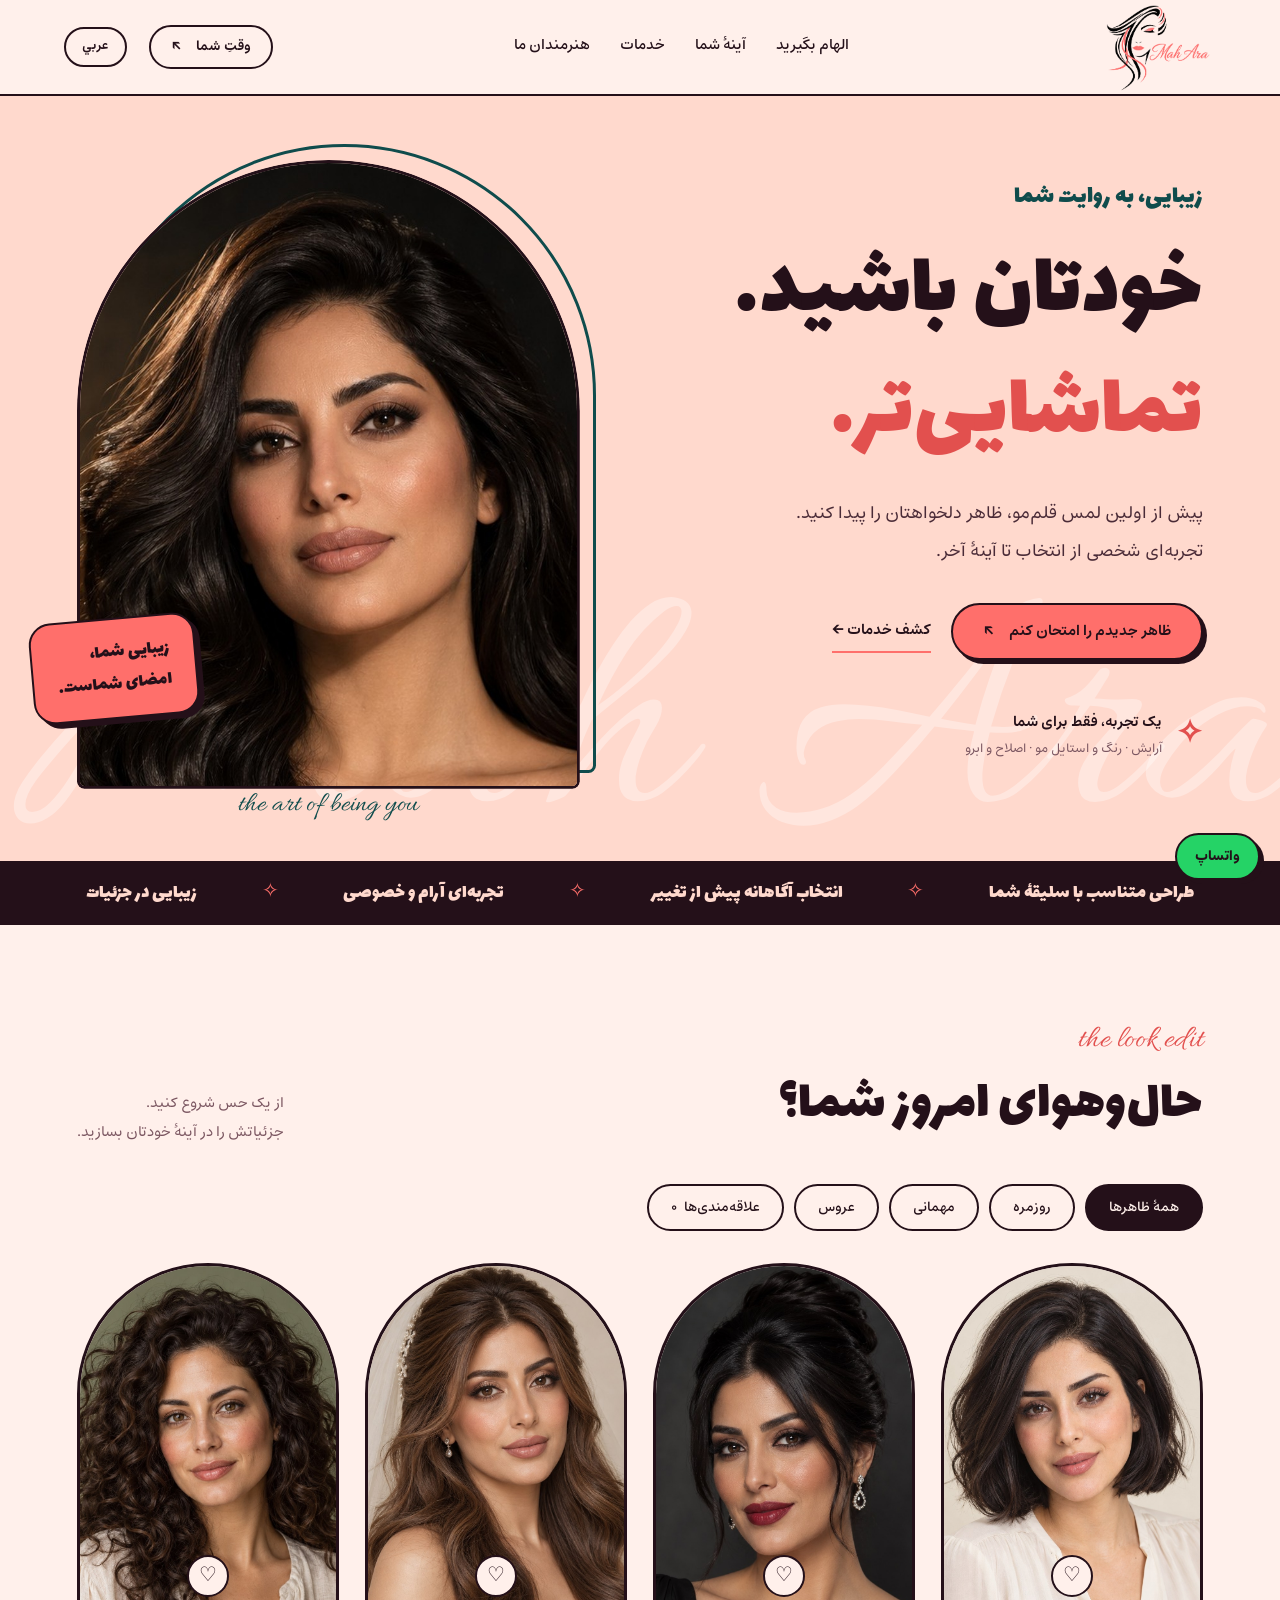
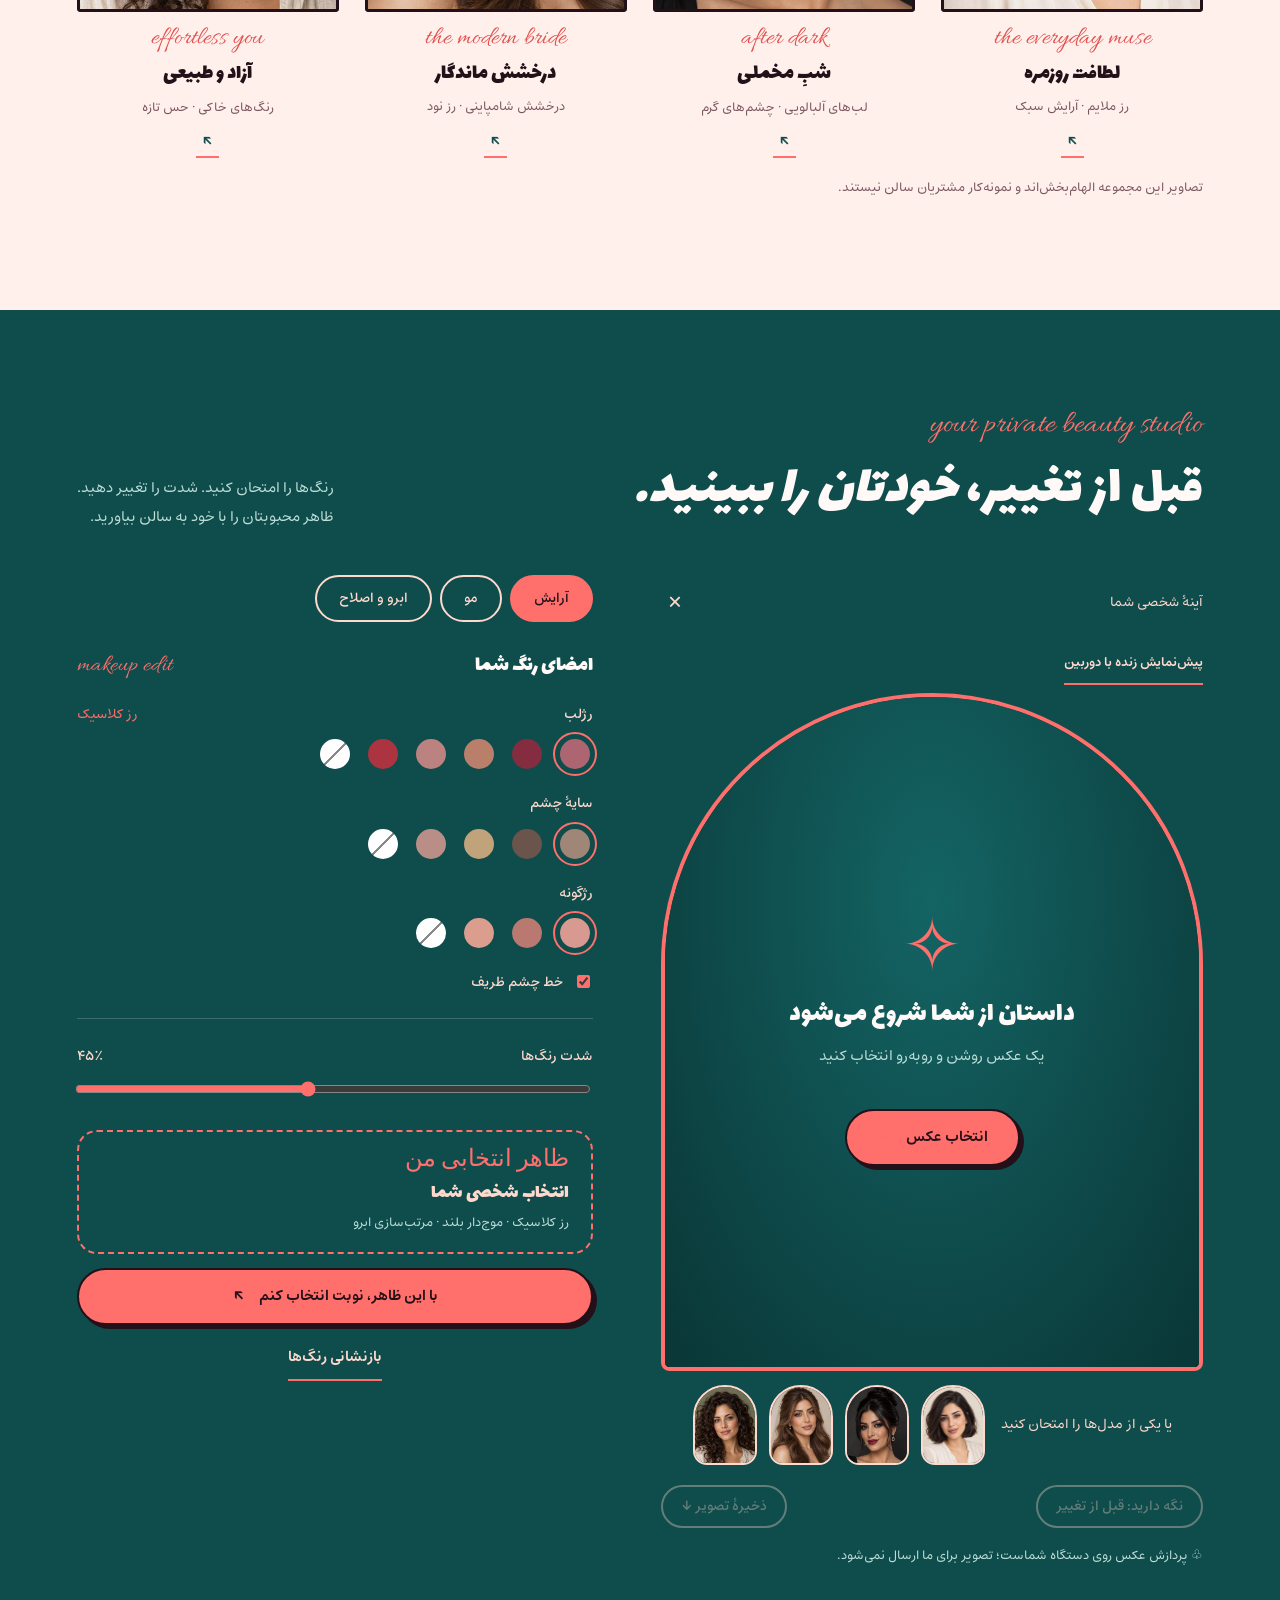
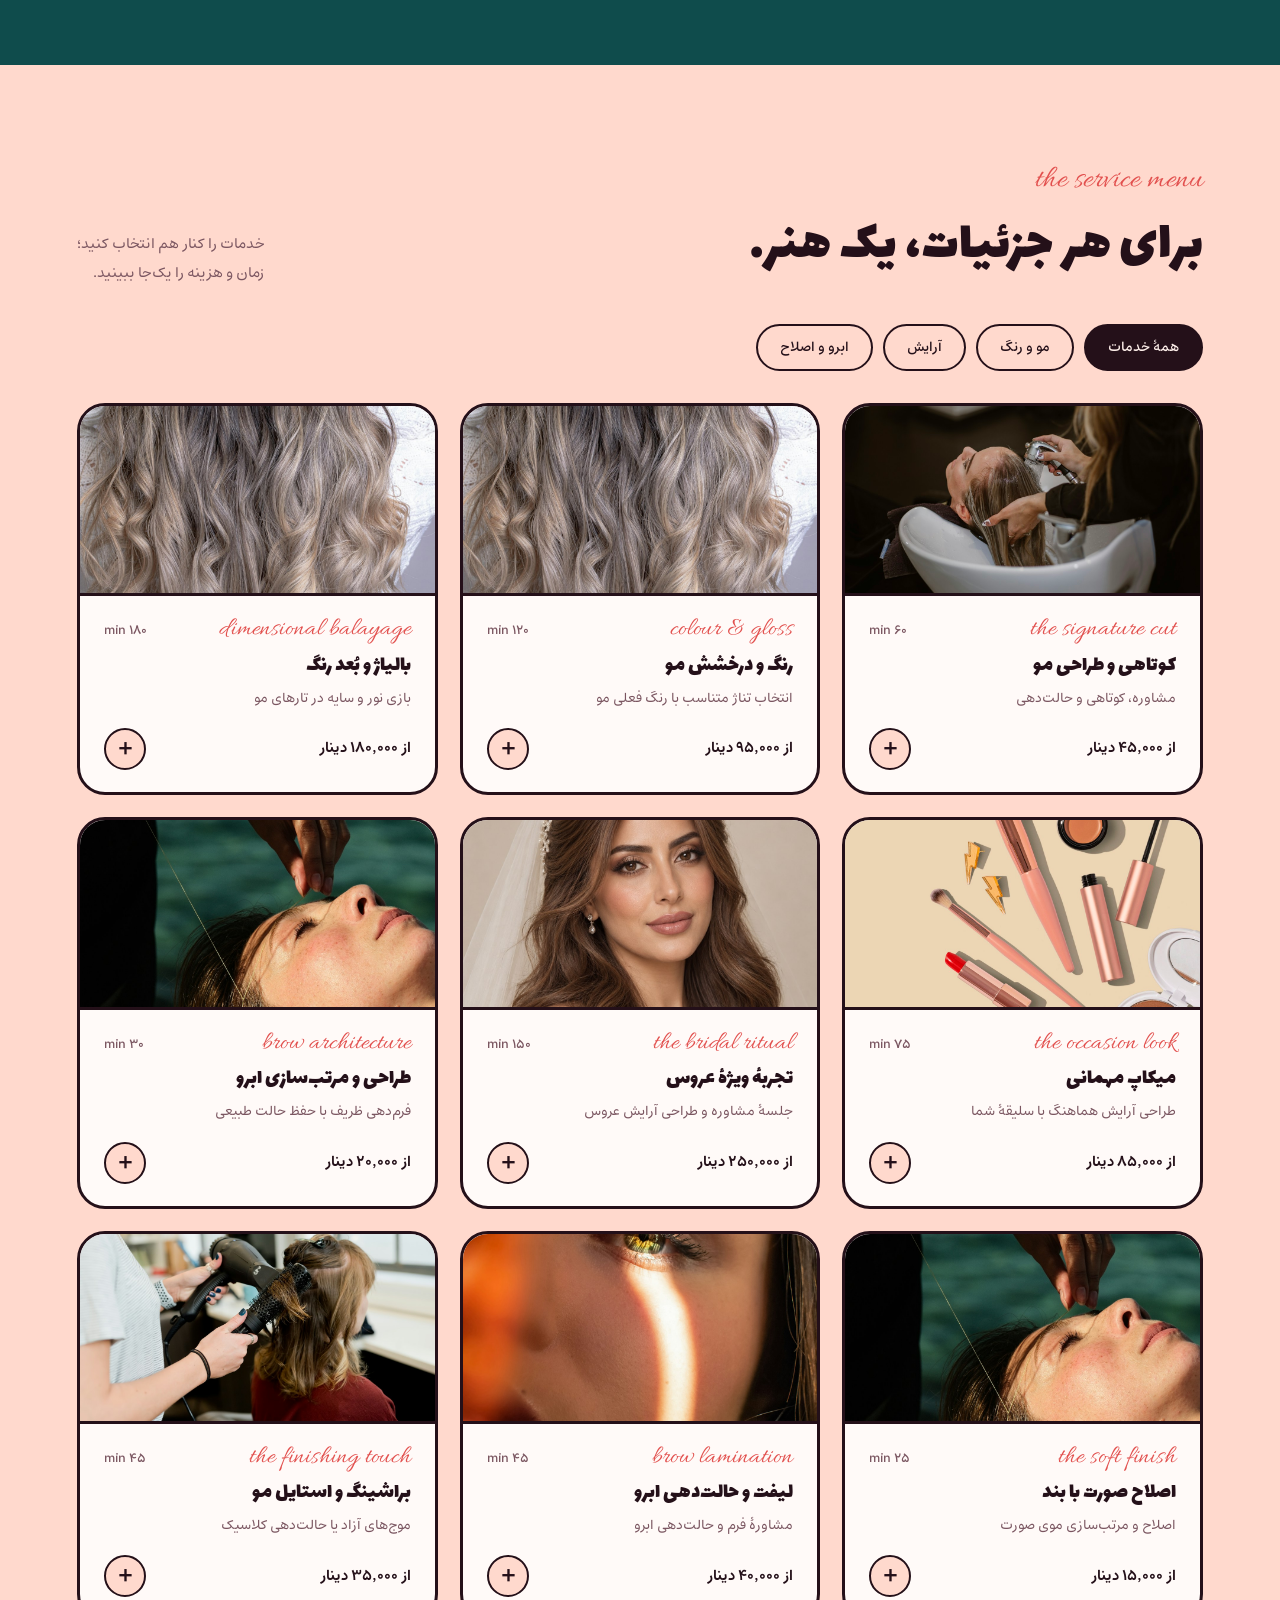
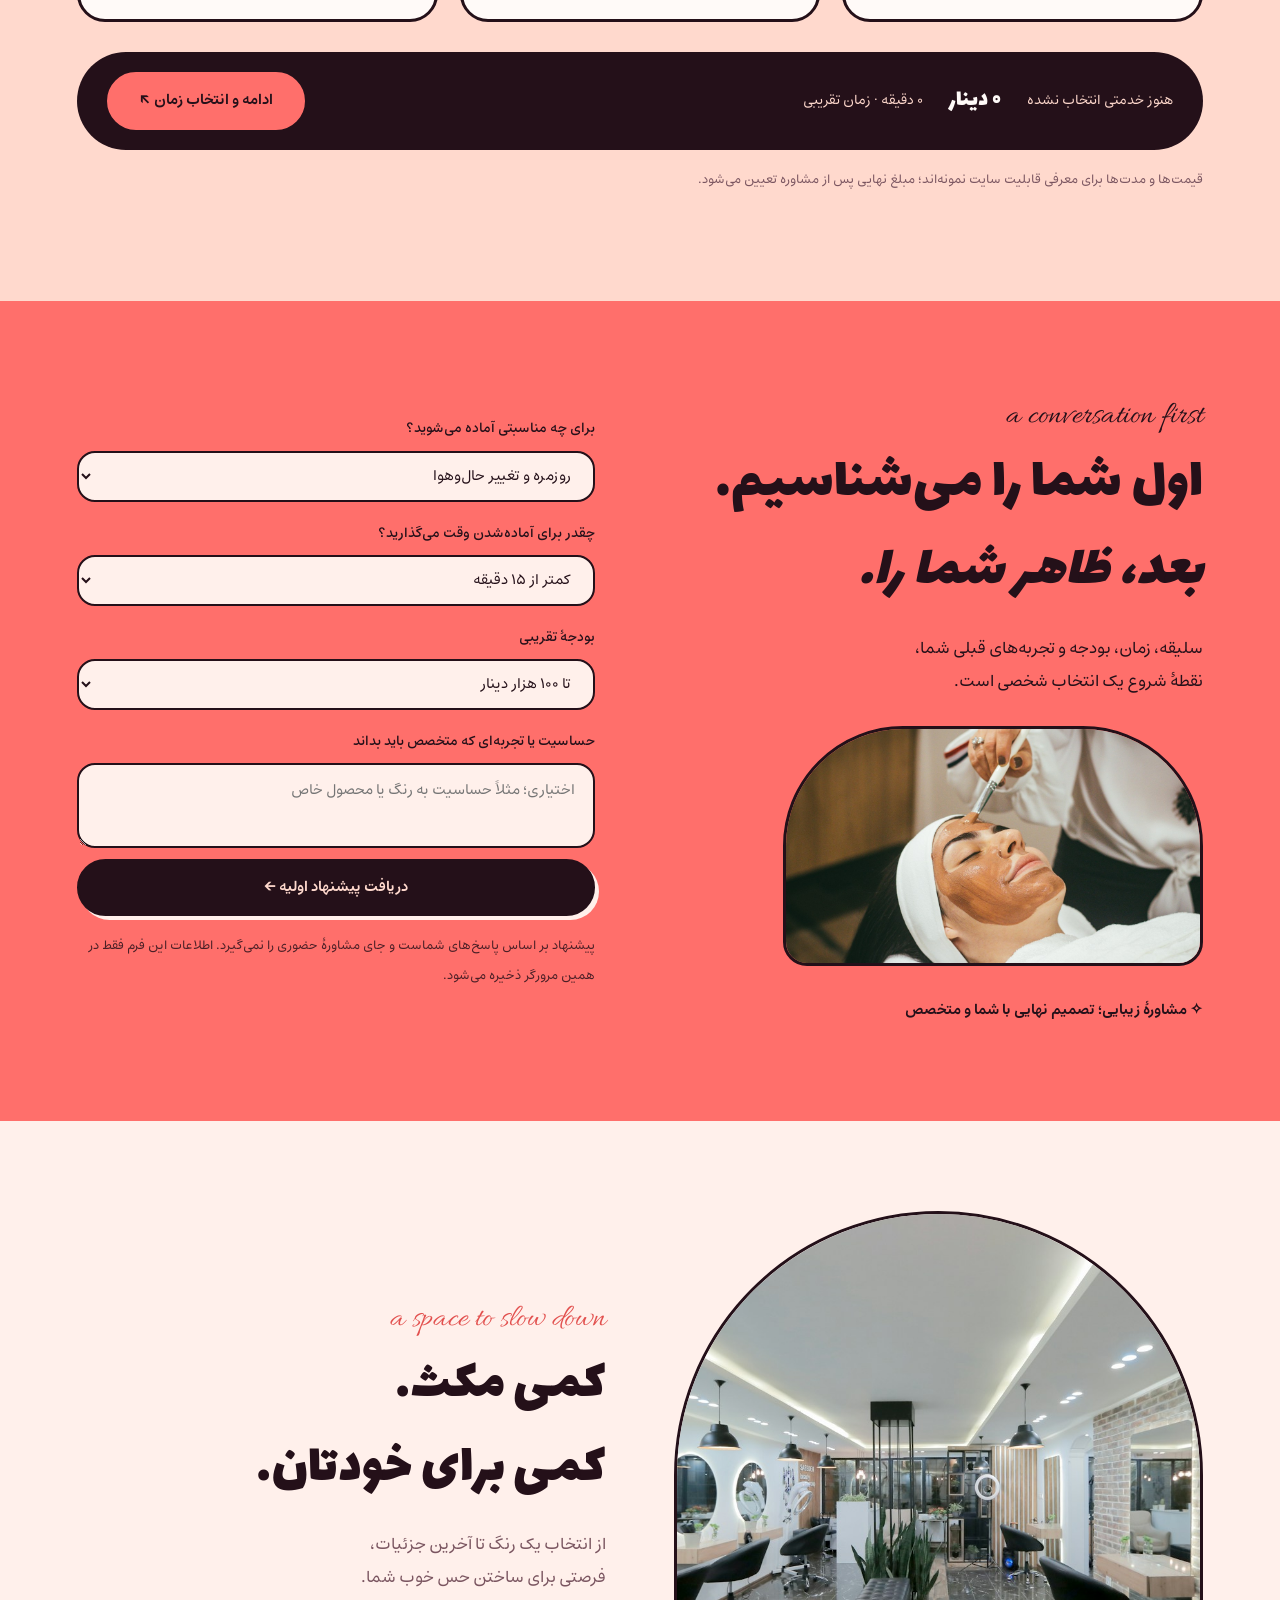
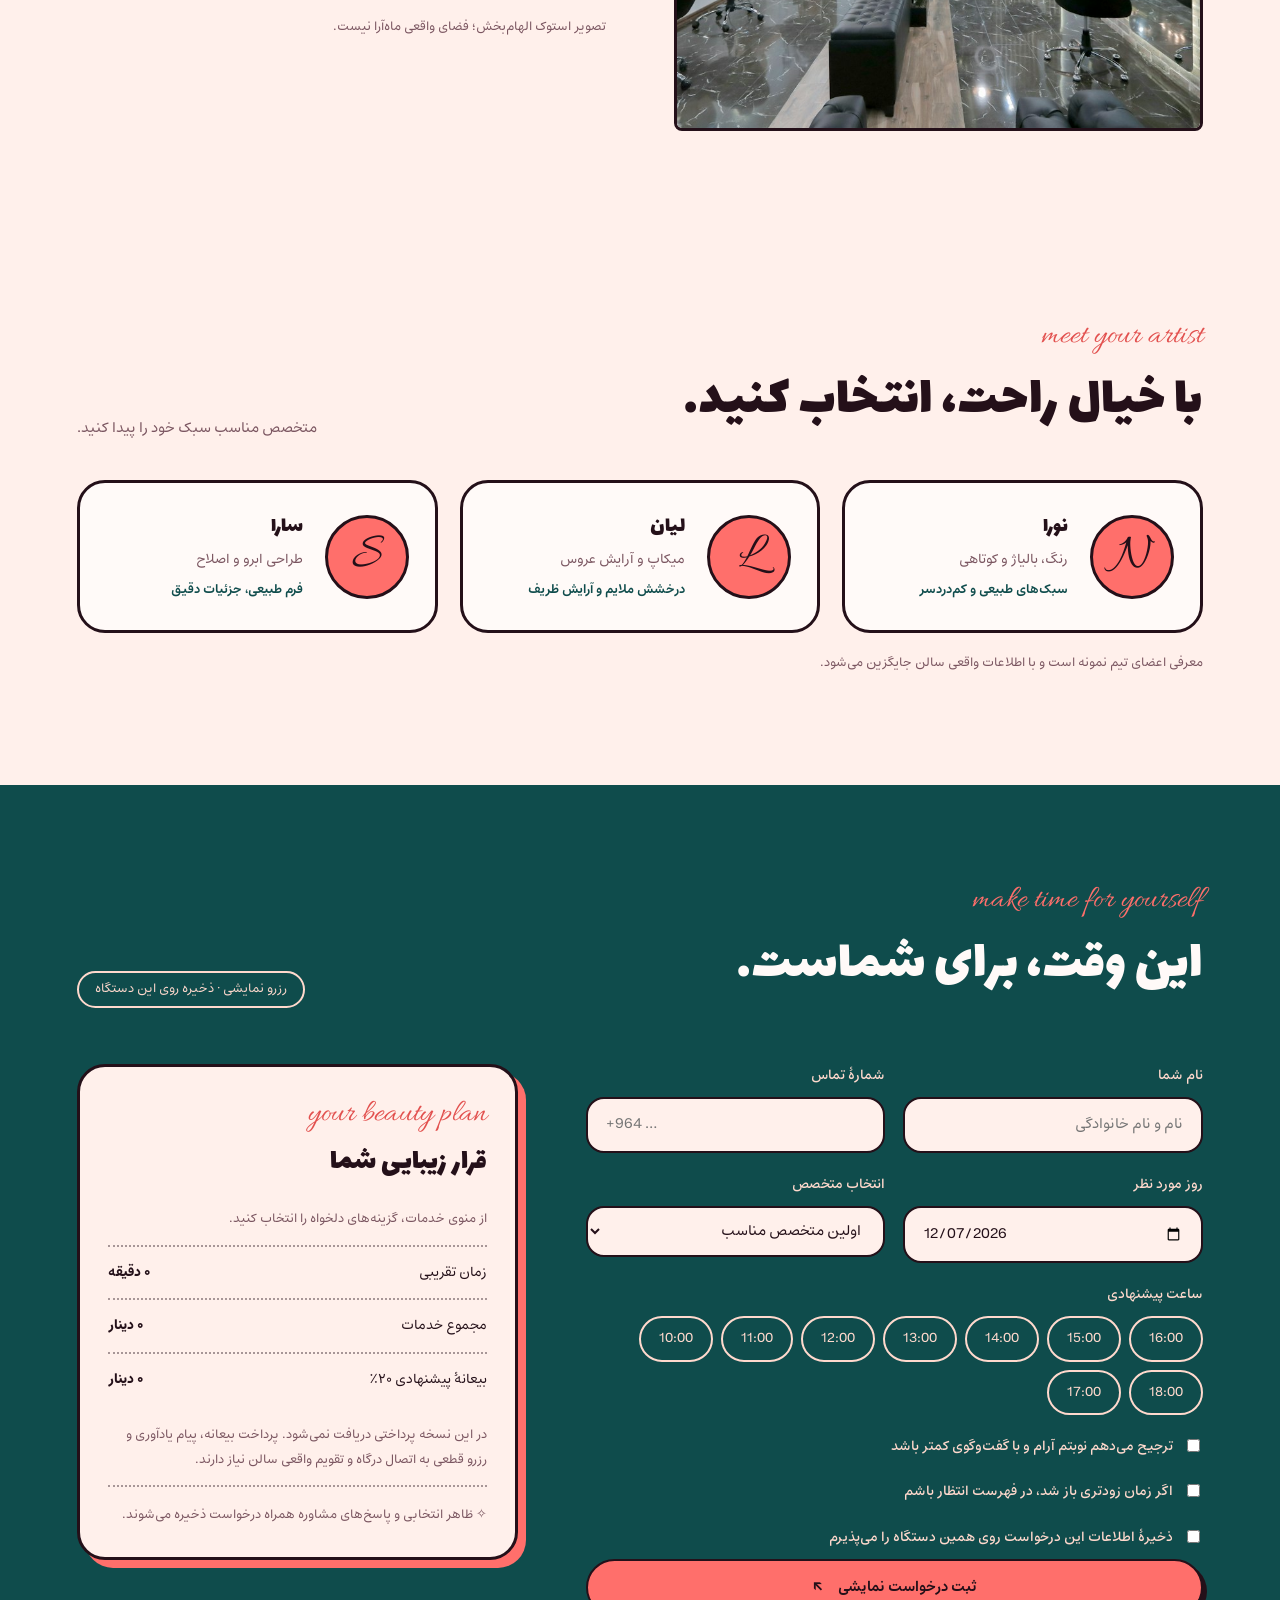
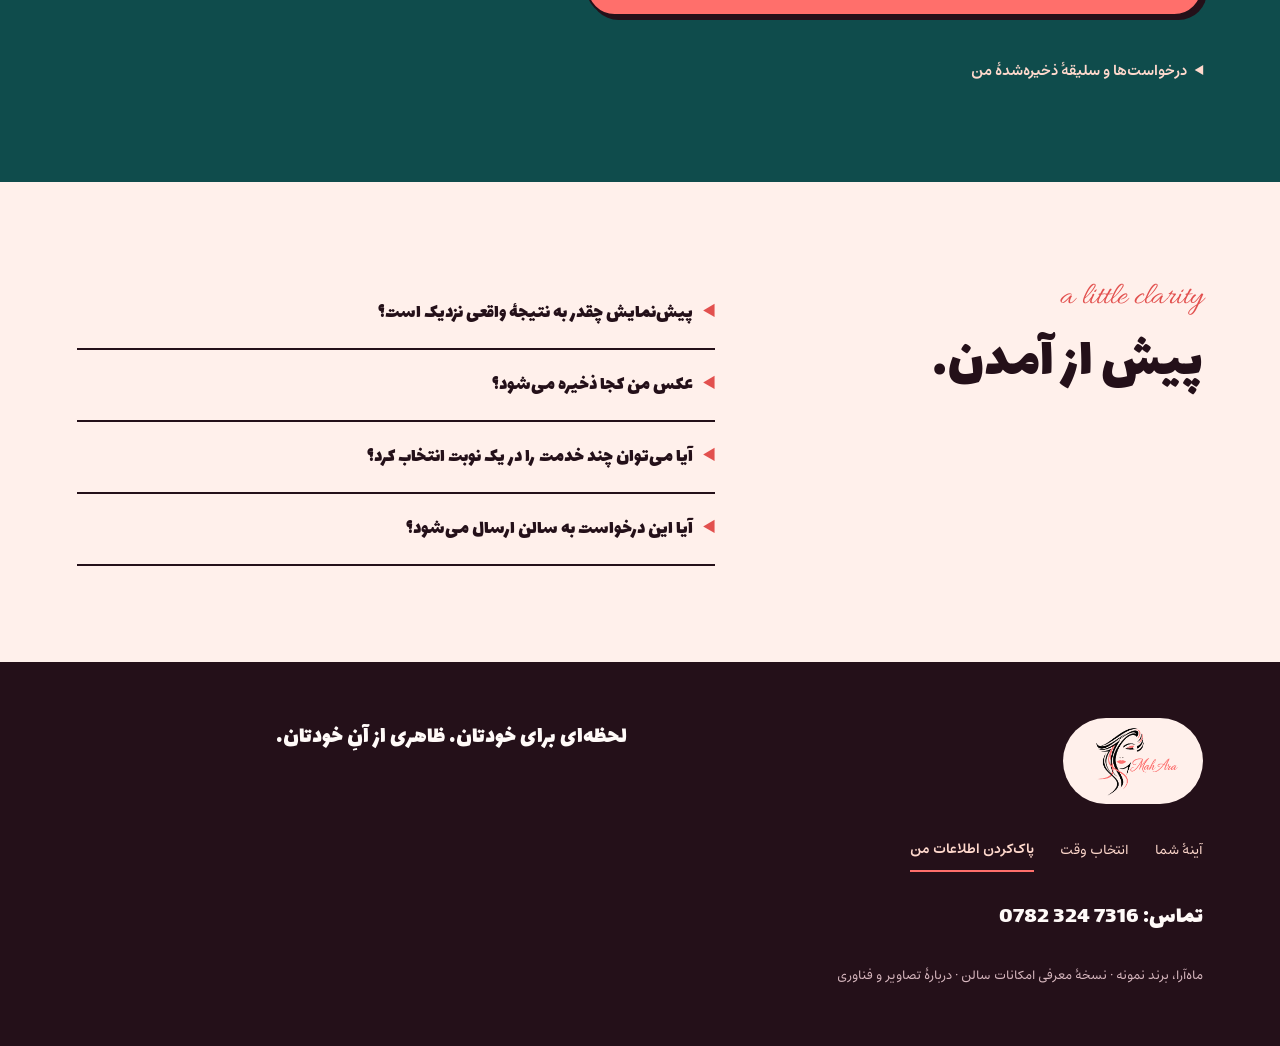
==== commit ce14a081: "Keep model picker visible under the mirror at all times Co-Authored-By: Claude Sonnet 5.5 <noreply@a" ====
--- a/index.html
+++ b/index.html
@@ -4,7 +4,7 @@
 <main><section class="hero" id="home"><div class="hero-copy"><div class="eyebrow">زیبایی، به روایت شما <span>EST. 2026</span></div><h1>خودتان باشید.<br><em>تماشایی‌تر.</em></h1><p>پیش از اولین لمس قلم‌مو، ظاهر دلخواهتان را پیدا کنید.<br>تجربه‌ای شخصی از انتخاب تا آینهٔ آخر.</p><div class="actions"><a class="button gold" href="#studio">ظاهر جدیدم را امتحان کنم <span>↖</span></a><a class="text-link" href="#services">کشف خدمات <span>←</span></a></div><div class="hero-note"><span class="spark">✧</span><span>یک تجربه، فقط برای شما<small>آرایش · رنگ و استایل مو · اصلاح و ابرو</small></span></div></div><div class="hero-photo"><img src="assets/hero.jpg" alt="پرترهٔ الهام‌بخش با آرایش طبیعی و موهای موج‌دار" fetchpriority="high"><div class="photo-caption"><span>THE ART OF BEING YOU</span><span>01 / ماه‌آرا</span></div><div class="floating-label">زیبایی شما،<br><i>امضای شماست.</i></div></div><a href="#looks" class="scroll-hint">کمی بیشتر کشف کنید ↓</a></section>
 <div class="ribbon"><span>طراحی متناسب با سلیقهٔ شما</span><b>✧</b><span>انتخاب آگاهانه پیش از تغییر</span><b>✧</b><span>تجربه‌ای آرام و خصوصی</span><b>✧</b><span>زیبایی در جزئیات</span></div>
 <section id="looks" class="section"><div class="section-heading"><div><div class="eyebrow">the look edit</div><h2>حال‌وهوای امروز شما؟</h2></div><p>از یک حس شروع کنید.<br>جزئیاتش را در آینهٔ خودتان بسازید.</p></div><div class="filters" id="lookFilters" aria-label="دسته‌بندی ظاهر"><button class="active" data-filter="all">همهٔ ظاهرها</button><button data-filter="daily">روزمره</button><button data-filter="evening">مهمانی</button><button data-filter="bridal">عروس</button><button data-filter="saved">علاقه‌مندی‌ها <span id="savedCount">۰</span></button></div><div id="looksGrid" class="looks-grid"></div><p class="fine">تصاویر این مجموعه الهام‌بخش‌اند و نمونه‌کار مشتریان سالن نیستند.</p></section>
-<section class="studio section" id="studio"><div class="section-heading"><div><div class="eyebrow">your private beauty studio</div><h2>قبل از تغییر، <em>خودتان را ببینید.</em></h2></div><p>رنگ‌ها را امتحان کنید. شدت را تغییر دهید.<br>ظاهر محبوبتان را با خود به سالن بیاورید.</p></div><div class="studio-grid"><div class="mirror"><div class="mirror-toolbar"><span id="studioStatus" role="status">آینهٔ شخصی شما</span><button id="clearPhoto" class="icon-button" title="حذف عکس">×</button></div><div class="canvas-wrap"><canvas id="mirrorCanvas" width="640" height="800" aria-label="پیش‌نمایش آرایش و رنگ مو"></canvas><div id="uploadPlaceholder"><span class="mirror-symbol">✧</span><h3>داستان از شما شروع می‌شود</h3><p>یک عکس روشن و روبه‌رو انتخاب کنید</p><label class="button gold" for="photoInput">انتخاب عکس <span>＋</span></label><p class="model-label">یا یکی از مدل‌ها را امتحان کنید</p><div class="model-picks" id="modelPicks"><button type="button" class="model-pick" data-src="assets/look-soft.jpg" aria-label="مدل با موی کوتاه مشکی" title="مدل با موی کوتاه مشکی"><img src="assets/look-soft.jpg" alt="مدل با موی کوتاه مشکی" loading="lazy"></button><button type="button" class="model-pick" data-src="assets/look-evening.jpg" aria-label="مدل با شینیون مشکی" title="مدل با شینیون مشکی"><img src="assets/look-evening.jpg" alt="مدل با شینیون مشکی" loading="lazy"></button><button type="button" class="model-pick" data-src="assets/look-bridal.jpg" aria-label="مدل با موی بلند قهوه‌ای" title="مدل با موی بلند قهوه‌ای"><img src="assets/look-bridal.jpg" alt="مدل با موی بلند قهوه‌ای" loading="lazy"></button><button type="button" class="model-pick" data-src="assets/look-fresh.jpg" aria-label="مدل با موی فر" title="مدل با موی فر"><img src="assets/look-fresh.jpg" alt="مدل با موی فر" loading="lazy"></button></div></div><div class="preview-tag" id="previewTag" hidden>پیش‌نمایش تقریبی</div></div><div class="mirror-bottom"><button id="beforeToggle" disabled>نگه دارید: قبل از تغییر</button><button id="downloadLook" disabled>ذخیرهٔ تصویر ↓</button></div><input type="file" id="photoInput" accept="image/jpeg,image/png,image/webp" hidden><p class="privacy-note">♧ پردازش عکس روی دستگاه شماست؛ تصویر برای ما ارسال نمی‌شود.</p></div><div class="controls"><div class="tabs" role="tablist"><button role="tab" aria-selected="true" data-tab="makeup">آرایش</button><button role="tab" aria-selected="false" data-tab="hair">مو</button><button role="tab" aria-selected="false" data-tab="brow">ابرو و اصلاح</button></div><div id="makeupPanel" class="panel"><div class="control-heading"><h3>امضای رنگ شما</h3><span>MAKEUP EDIT</span></div><label>رژلب <span id="lipName">رز کلاسیک</span></label><div class="swatches" id="lipSwatches"></div><label>سایهٔ چشم</label><div class="swatches" id="eyeSwatches"></div><label>رژگونه</label><div class="swatches" id="blushSwatches"></div><label class="check-line"><input id="linerEnabled" type="checkbox" checked> خط چشم ظریف</label></div><div id="hairPanel" class="panel" hidden><div class="control-heading"><h3>فصل تازهٔ موهایتان</h3><span>HAIR EDIT</span></div><label>پیش‌نمایش رنگ مو</label><div class="swatches" id="hairSwatches"></div><label>مدل دلخواه برای مشاوره</label><div class="chips" id="hairStyles"><button class="selected">موج‌دار بلند</button><button>باب کوتاه</button><button>لایه‌ای</button><button>پیکسی</button><button>شینیون</button></div><p class="fine">رنگ مو روی عکس پیش‌نمایش می‌شود. مدل کوتاهی انتخابی به کارت مشاوره اضافه می‌شود؛ تغییر مدل مو روی عکس هنوز متصل نیست.</p></div><div id="browPanel" class="panel" hidden><div class="control-heading"><h3>زیبایی در ظرافت</h3><span>BROW & GROOMING</span></div><label>رنگ ابرو در پیش‌نمایش</label><div class="swatches" id="browSwatches"></div><label>خدمت مورد علاقه</label><div class="chips" id="groomStyles"><button class="selected">مرتب‌سازی ابرو</button><button>لیفت ابرو</button><button>اصلاح صورت با بند</button><button>اصلاح با وکس</button></div><p class="fine">رنگ ابرو تقریبی است. نتیجهٔ اصلاح و حذف مو روی تصویر شبیه‌سازی نمی‌شود.</p></div><div class="intensity"><label for="intensity">شدت رنگ‌ها <output id="intensityValue">۴۵٪</output></label><input id="intensity" type="range" min="0" max="100" value="45"></div><div class="look-summary"><span>ظاهر انتخابی من</span><strong id="lookTitle">انتخاب شخصی شما</strong><p id="lookDetails">رز کلاسیک · موج‌دار بلند · مرتب‌سازی ابرو</p></div><button class="button gold full" id="useLook">با این ظاهر، نوبت انتخاب کنم <span>↖</span></button><button id="resetLook" class="text-link">بازنشانی رنگ‌ها</button></div></div></section>
+<section class="studio section" id="studio"><div class="section-heading"><div><div class="eyebrow">your private beauty studio</div><h2>قبل از تغییر، <em>خودتان را ببینید.</em></h2></div><p>رنگ‌ها را امتحان کنید. شدت را تغییر دهید.<br>ظاهر محبوبتان را با خود به سالن بیاورید.</p></div><div class="studio-grid"><div class="mirror"><div class="mirror-toolbar"><span id="studioStatus" role="status">آینهٔ شخصی شما</span><button id="clearPhoto" class="icon-button" title="حذف عکس">×</button></div><div class="canvas-wrap"><canvas id="mirrorCanvas" width="640" height="800" aria-label="پیش‌نمایش آرایش و رنگ مو"></canvas><div id="uploadPlaceholder"><span class="mirror-symbol">✧</span><h3>داستان از شما شروع می‌شود</h3><p>یک عکس روشن و روبه‌رو انتخاب کنید</p><label class="button gold" for="photoInput">انتخاب عکس <span>＋</span></label></div><div class="preview-tag" id="previewTag" hidden>پیش‌نمایش تقریبی</div></div><div class="model-strip"><p class="model-label">یا یکی از مدل‌ها را امتحان کنید</p><div class="model-picks" id="modelPicks"><button type="button" class="model-pick" data-src="assets/look-soft.jpg" aria-label="مدل با موی کوتاه مشکی" title="مدل با موی کوتاه مشکی"><img src="assets/look-soft.jpg" alt="مدل با موی کوتاه مشکی" ></button><button type="button" class="model-pick" data-src="assets/look-evening.jpg" aria-label="مدل با شینیون مشکی" title="مدل با شینیون مشکی"><img src="assets/look-evening.jpg" alt="مدل با شینیون مشکی" ></button><button type="button" class="model-pick" data-src="assets/look-bridal.jpg" aria-label="مدل با موی بلند قهوه‌ای" title="مدل با موی بلند قهوه‌ای"><img src="assets/look-bridal.jpg" alt="مدل با موی بلند قهوه‌ای" ></button><button type="button" class="model-pick" data-src="assets/look-fresh.jpg" aria-label="مدل با موی فر" title="مدل با موی فر"><img src="assets/look-fresh.jpg" alt="مدل با موی فر" ></button></div></div><div class="mirror-bottom"><button id="beforeToggle" disabled>نگه دارید: قبل از تغییر</button><button id="downloadLook" disabled>ذخیرهٔ تصویر ↓</button></div><input type="file" id="photoInput" accept="image/jpeg,image/png,image/webp" hidden><p class="privacy-note">♧ پردازش عکس روی دستگاه شماست؛ تصویر برای ما ارسال نمی‌شود.</p></div><div class="controls"><div class="tabs" role="tablist"><button role="tab" aria-selected="true" data-tab="makeup">آرایش</button><button role="tab" aria-selected="false" data-tab="hair">مو</button><button role="tab" aria-selected="false" data-tab="brow">ابرو و اصلاح</button></div><div id="makeupPanel" class="panel"><div class="control-heading"><h3>امضای رنگ شما</h3><span>MAKEUP EDIT</span></div><label>رژلب <span id="lipName">رز کلاسیک</span></label><div class="swatches" id="lipSwatches"></div><label>سایهٔ چشم</label><div class="swatches" id="eyeSwatches"></div><label>رژگونه</label><div class="swatches" id="blushSwatches"></div><label class="check-line"><input id="linerEnabled" type="checkbox" checked> خط چشم ظریف</label></div><div id="hairPanel" class="panel" hidden><div class="control-heading"><h3>فصل تازهٔ موهایتان</h3><span>HAIR EDIT</span></div><label>پیش‌نمایش رنگ مو</label><div class="swatches" id="hairSwatches"></div><label>مدل دلخواه برای مشاوره</label><div class="chips" id="hairStyles"><button class="selected">موج‌دار بلند</button><button>باب کوتاه</button><button>لایه‌ای</button><button>پیکسی</button><button>شینیون</button></div><p class="fine">رنگ مو روی عکس پیش‌نمایش می‌شود. مدل کوتاهی انتخابی به کارت مشاوره اضافه می‌شود؛ تغییر مدل مو روی عکس هنوز متصل نیست.</p></div><div id="browPanel" class="panel" hidden><div class="control-heading"><h3>زیبایی در ظرافت</h3><span>BROW & GROOMING</span></div><label>رنگ ابرو در پیش‌نمایش</label><div class="swatches" id="browSwatches"></div><label>خدمت مورد علاقه</label><div class="chips" id="groomStyles"><button class="selected">مرتب‌سازی ابرو</button><button>لیفت ابرو</button><button>اصلاح صورت با بند</button><button>اصلاح با وکس</button></div><p class="fine">رنگ ابرو تقریبی است. نتیجهٔ اصلاح و حذف مو روی تصویر شبیه‌سازی نمی‌شود.</p></div><div class="intensity"><label for="intensity">شدت رنگ‌ها <output id="intensityValue">۴۵٪</output></label><input id="intensity" type="range" min="0" max="100" value="45"></div><div class="look-summary"><span>ظاهر انتخابی من</span><strong id="lookTitle">انتخاب شخصی شما</strong><p id="lookDetails">رز کلاسیک · موج‌دار بلند · مرتب‌سازی ابرو</p></div><button class="button gold full" id="useLook">با این ظاهر، نوبت انتخاب کنم <span>↖</span></button><button id="resetLook" class="text-link">بازنشانی رنگ‌ها</button></div></div></section>
 <section class="section" id="services"><div class="section-heading"><div><div class="eyebrow">the service menu</div><h2>برای هر جزئیات، یک هنر.</h2></div><p>خدمات را کنار هم انتخاب کنید؛<br>زمان و هزینه را یک‌جا ببینید.</p></div><div class="filters" id="serviceFilters"><button class="active" data-filter="all">همهٔ خدمات</button><button data-filter="hair">مو و رنگ</button><button data-filter="makeup">آرایش</button><button data-filter="groom">ابرو و اصلاح</button></div><div id="servicesGrid" class="services-grid"></div><div class="basket"><div><span id="basketCount">هنوز خدمتی انتخاب نشده</span><strong id="basketTotal">۰ دینار</strong><small id="basketDuration">زمان تقریبی خدمات</small></div><a class="button outline" href="#booking">ادامه و انتخاب زمان ↖</a></div><p class="fine">قیمت‌ها و مدت‌ها برای معرفی قابلیت سایت نمونه‌اند؛ مبلغ نهایی پس از مشاوره تعیین می‌شود.</p></section>
 <section class="consultation section" id="consultation"><div><div class="eyebrow">a conversation first</div><h2>اول شما را می‌شناسیم.<br><em>بعد، ظاهر شما را.</em></h2><p>سلیقه، زمان، بودجه و تجربه‌های قبلی شما،<br>نقطهٔ شروع یک انتخاب شخصی است.</p><img class="consult-photo" src="assets/consultation.jpg" alt="تصویر الهام‌بخش مراقبت صورت در سالن" loading="lazy"><div class="consult-note">✧ مشاورهٔ زیبایی؛ تصمیم نهایی با شما و متخصص</div></div><form id="consultForm"><label for="occasion">برای چه مناسبتی آماده می‌شوید؟</label><select id="occasion"><option>روزمره و تغییر حال‌وهوا</option><option>مهمانی و مراسم</option><option>عروسی خودم</option></select><label for="maintenance">چقدر برای آماده‌شدن وقت می‌گذارید؟</label><select id="maintenance"><option>کمتر از ۱۵ دقیقه</option><option>۱۵ تا ۳۰ دقیقه</option><option>برای جزئیات وقت می‌گذارم</option></select><label for="budget">بودجهٔ تقریبی</label><select id="budget"><option>تا ۱۰۰ هزار دینار</option><option>۱۰۰ تا ۲۵۰ هزار دینار</option><option>بیش از ۲۵۰ هزار دینار</option></select><label for="allergies">حساسیت یا تجربه‌ای که متخصص باید بداند</label><textarea id="allergies" placeholder="اختیاری؛ مثلاً حساسیت به رنگ یا محصول خاص" maxlength="1000"></textarea><button class="button gold full" type="submit">دریافت پیشنهاد اولیه ←</button><p id="consultResult" class="consult-result" role="status"></p><small class="fine">پیشنهاد بر اساس پاسخ‌های شماست و جای مشاورهٔ حضوری را نمی‌گیرد. اطلاعات این فرم فقط در همین مرورگر ذخیره می‌شود.</small></form></section>
 <section class="salon-editorial"><img src="assets/salon-interior.jpg" loading="lazy" alt="فضای الهام‌بخش یک سالن با صندلی‌های مشکی و آینه‌های گرد"><div><span class="eyebrow">a space to slow down</span><h2>کمی مکث.<br>کمی برای خودتان.</h2><p>از انتخاب یک رنگ تا آخرین جزئیات،<br>فرصتی برای ساختن حس خوب شما.</p><small>تصویر استوک الهام‌بخش؛ فضای واقعی ماه‌آرا نیست.</small></div></section><section class="section" id="team"><div class="section-heading"><div><div class="eyebrow">meet your artist</div><h2>با خیال راحت، انتخاب کنید.</h2></div><p>متخصص مناسب سبک خود را پیدا کنید.</p></div><div class="team-grid"><article><span class="artist-monogram">N</span><div><h3>نورا</h3><p>رنگ، بالیاژ و کوتاهی</p><span>سبک‌های طبیعی و کم‌دردسر</span></div></article><article><span class="artist-monogram">L</span><div><h3>لیان</h3><p>میکاپ و آرایش عروس</p><span>درخشش ملایم و آرایش ظریف</span></div></article><article><span class="artist-monogram">S</span><div><h3>سارا</h3><p>طراحی ابرو و اصلاح</p><span>فرم طبیعی، جزئیات دقیق</span></div></article></div><p class="fine">معرفی اعضای تیم نمونه است و با اطلاعات واقعی سالن جایگزین می‌شود.</p></section>
--- a/style.css
+++ b/style.css
@@ -124,3 +124,4 @@
 .booking-summary .fine,.booking-summary .saved-look-note{color:var(--mut)}.wa-float{padding:8px 18px;font-size:14px}
 
 .model-label{margin:6px 0 10px!important;font-size:14px}.model-picks{display:flex;gap:12px;justify-content:center;flex-wrap:wrap}.model-pick{width:64px;height:80px;border-radius:32px 32px 14px 14px;overflow:hidden;border:2px solid var(--powder);padding:0;background:var(--teal-d);transition:transform .15s,border-color .15s}.model-pick img{width:100%;height:100%;object-fit:cover;object-position:center 20%;display:block}.model-pick:hover,.model-pick.on{transform:translateY(-3px);border-color:var(--coral)}
+.model-strip{display:flex;align-items:center;gap:16px;justify-content:center;flex-wrap:wrap;padding:14px 0 4px}.model-strip .model-label{margin:0!important;font-size:14px;color:var(--powder)}.model-strip .model-picks{margin:0}
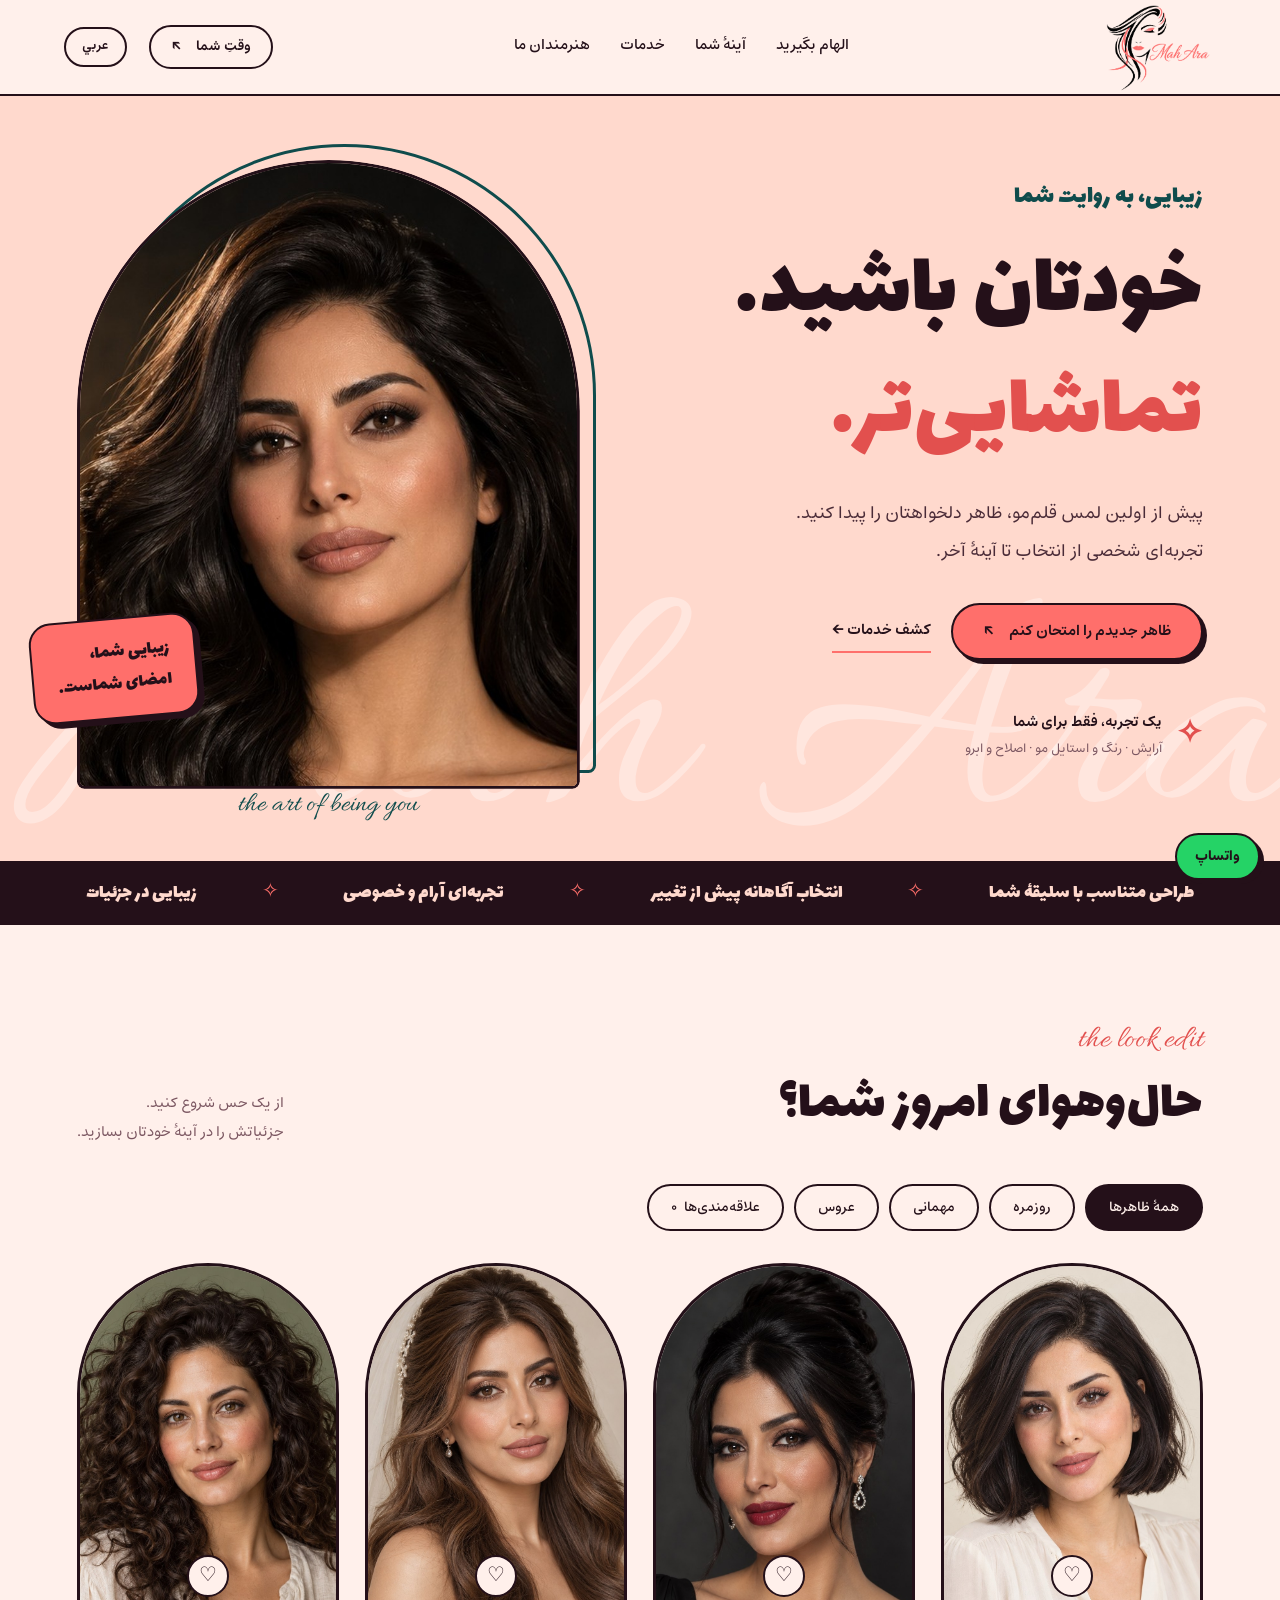
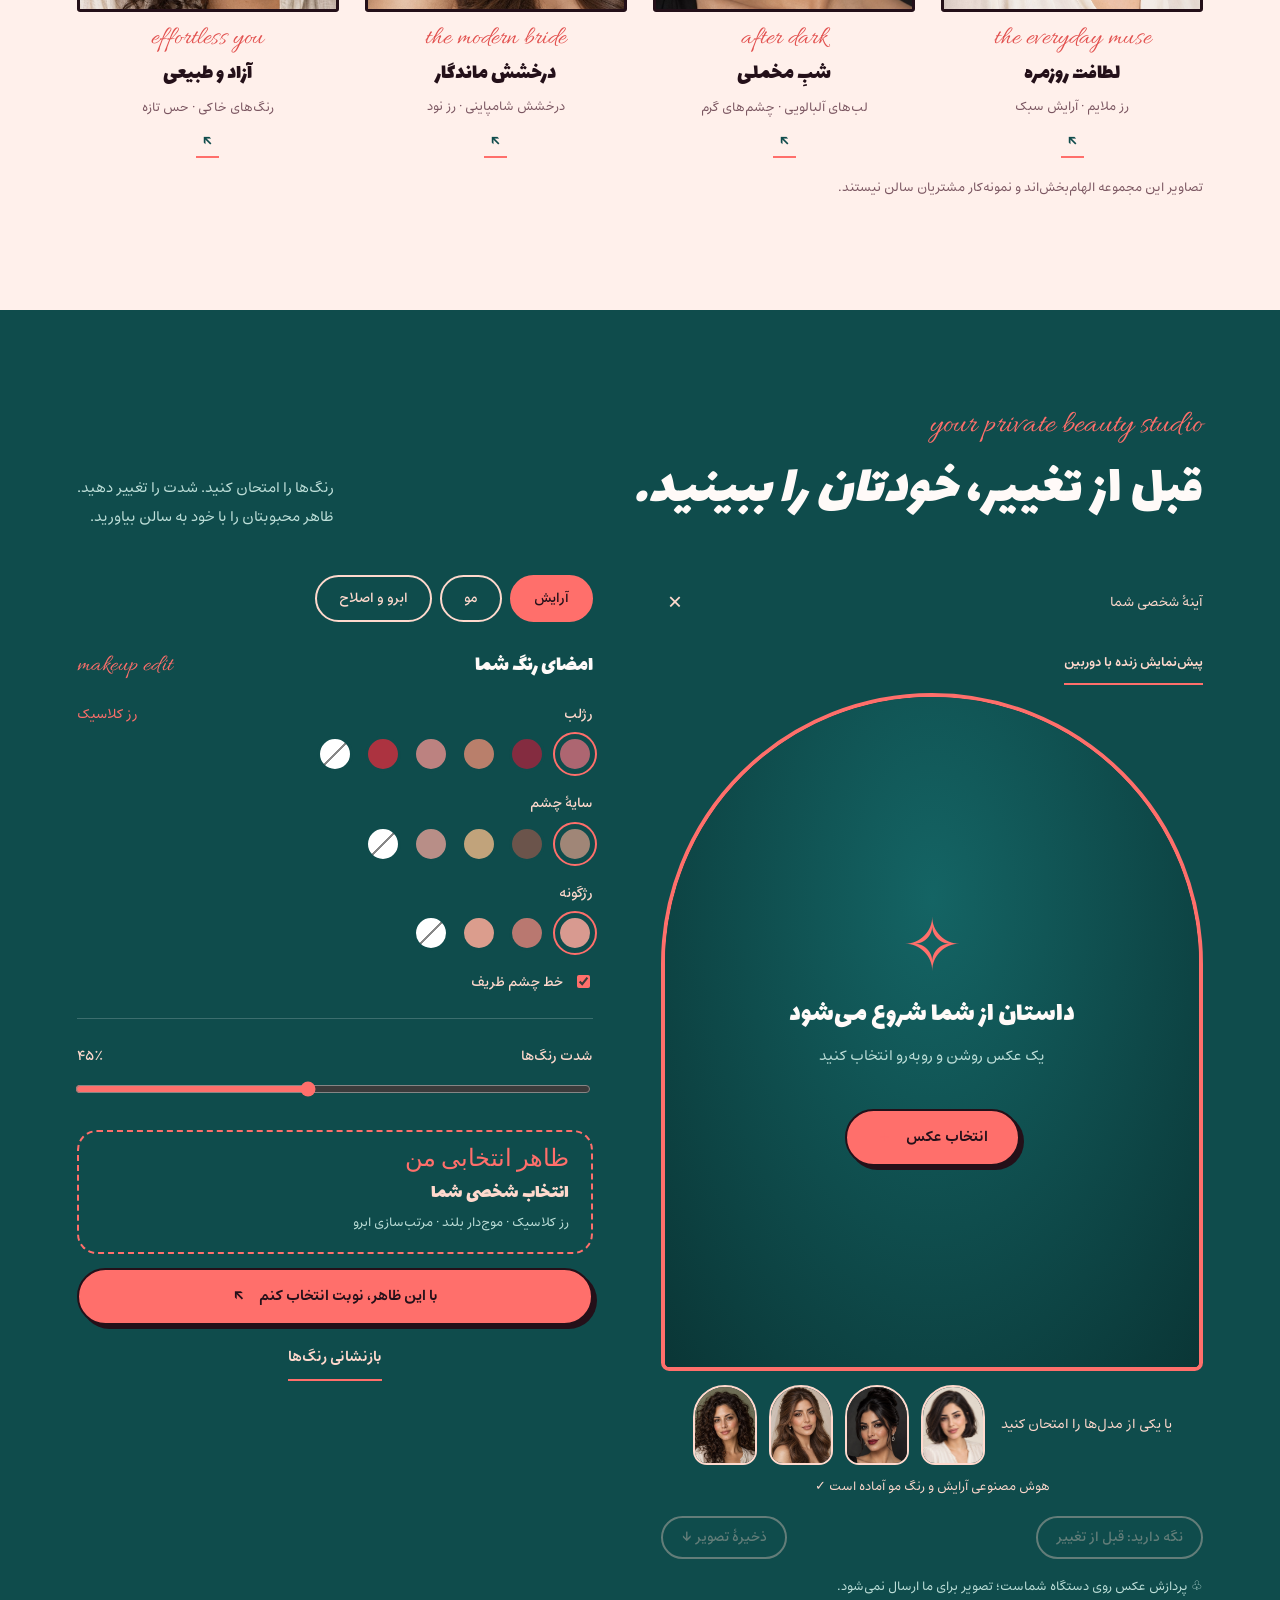
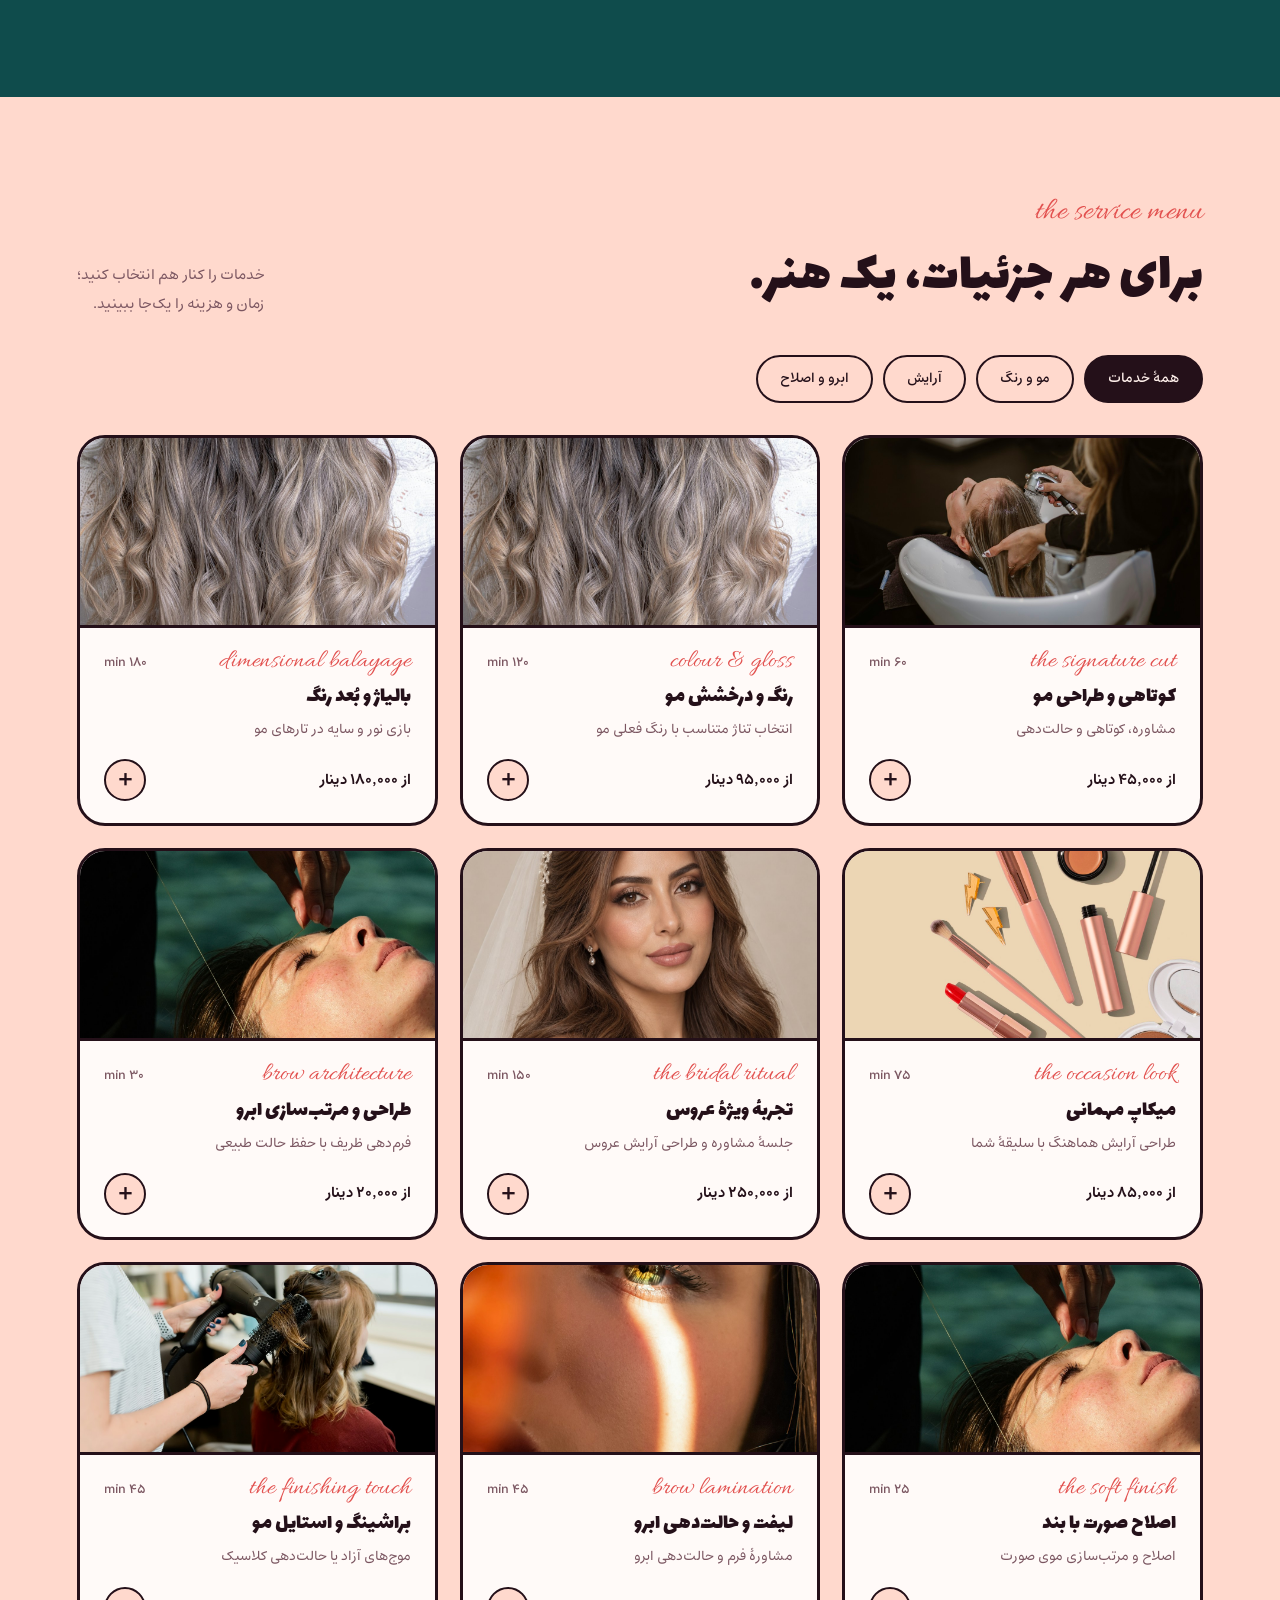
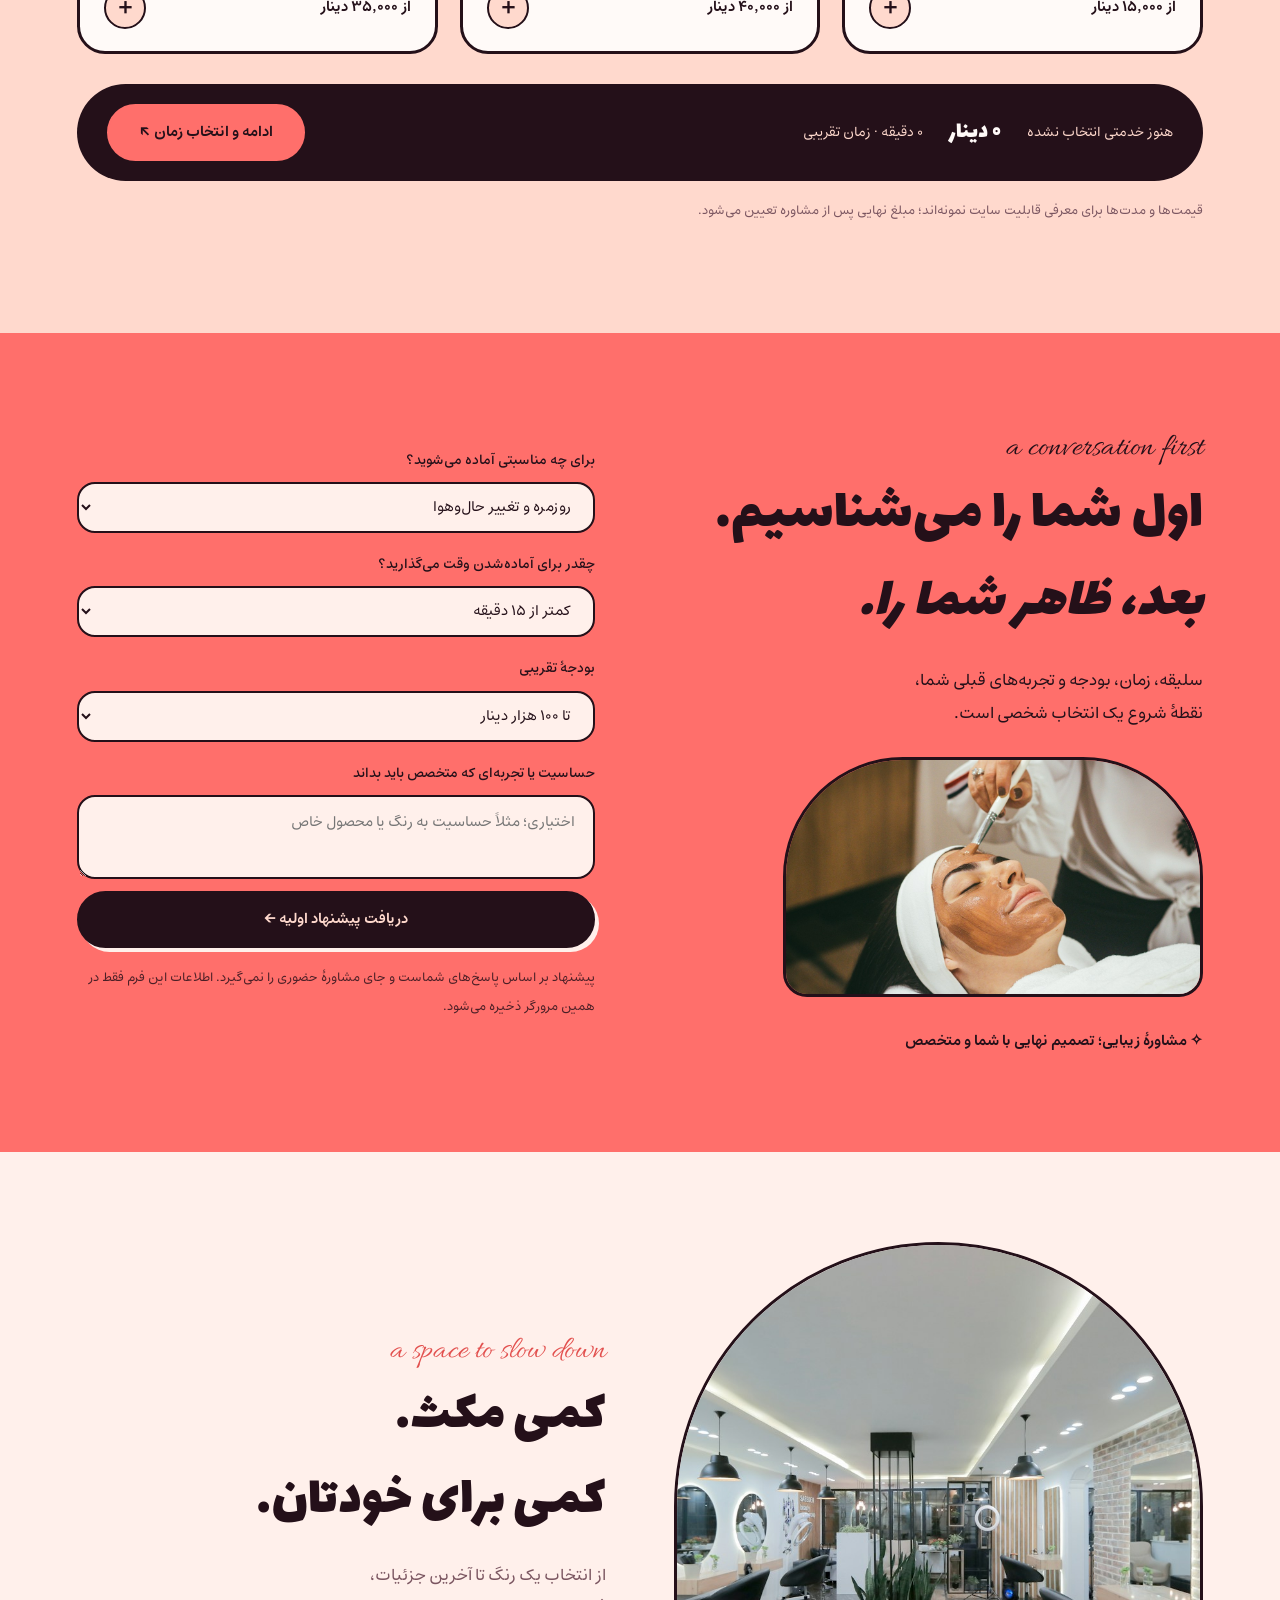
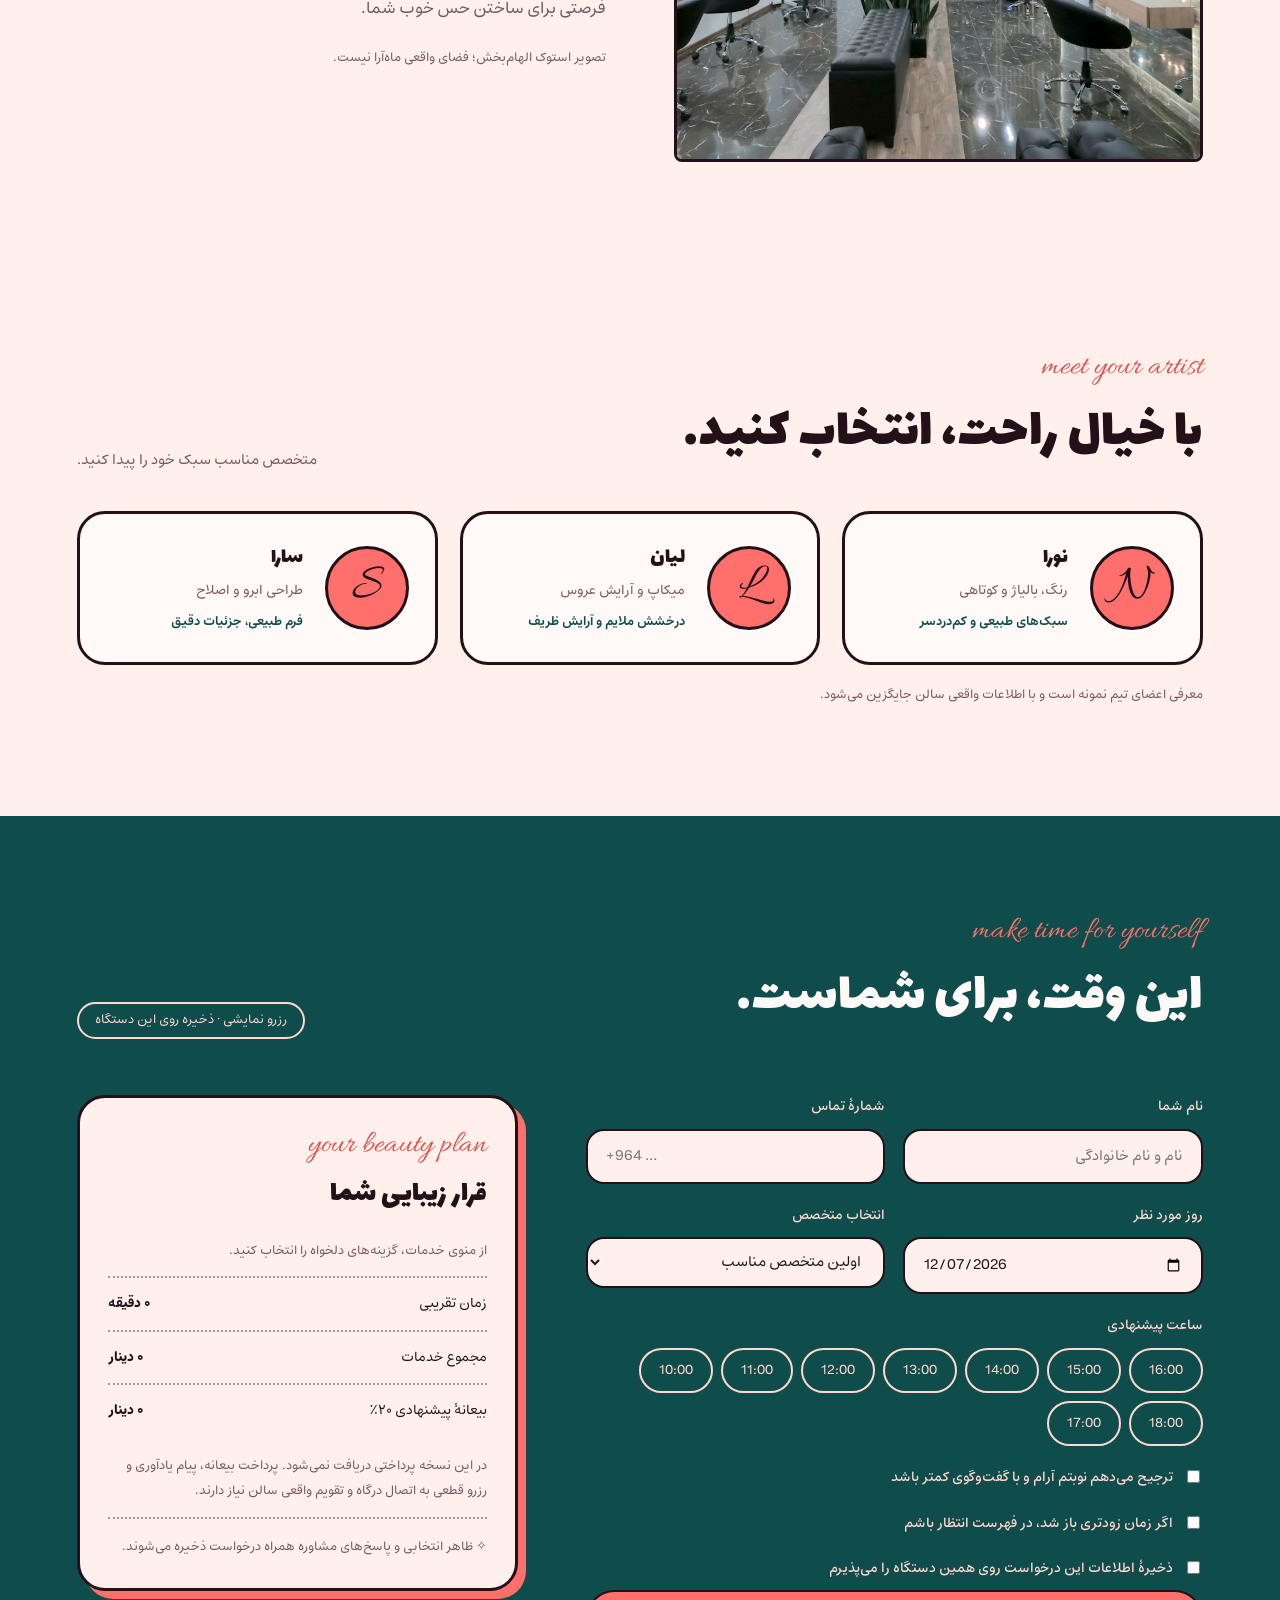
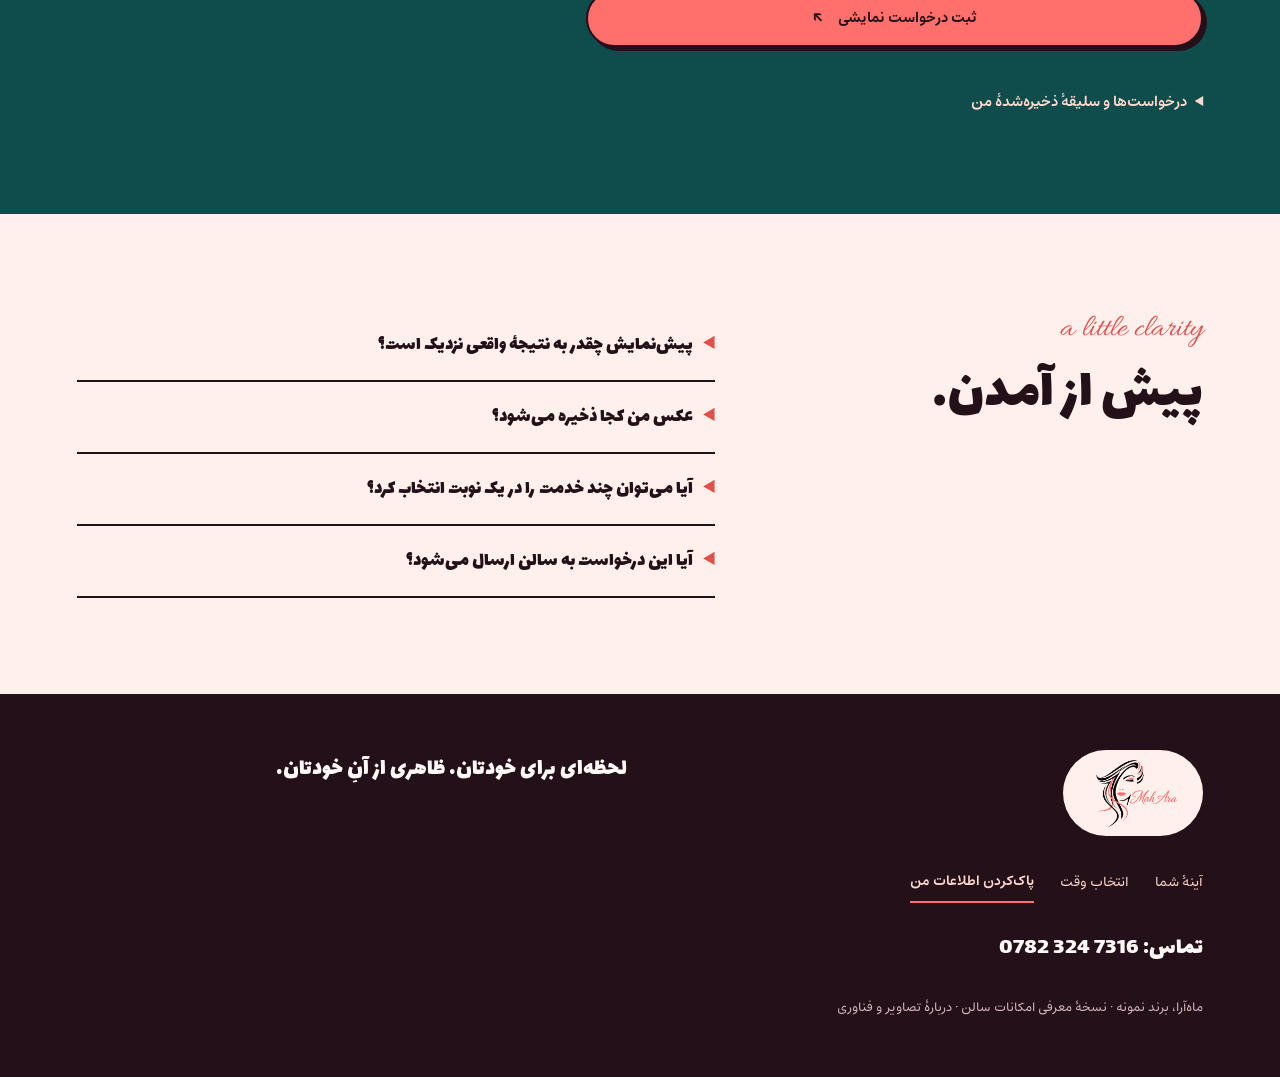
==== commit 00d0add8: "Preload on-device AI models in the background with progress; cache them via service worker Co-Author" ====
--- a/index.html
+++ b/index.html
@@ -4,7 +4,7 @@
 <main><section class="hero" id="home"><div class="hero-copy"><div class="eyebrow">زیبایی، به روایت شما <span>EST. 2026</span></div><h1>خودتان باشید.<br><em>تماشایی‌تر.</em></h1><p>پیش از اولین لمس قلم‌مو، ظاهر دلخواهتان را پیدا کنید.<br>تجربه‌ای شخصی از انتخاب تا آینهٔ آخر.</p><div class="actions"><a class="button gold" href="#studio">ظاهر جدیدم را امتحان کنم <span>↖</span></a><a class="text-link" href="#services">کشف خدمات <span>←</span></a></div><div class="hero-note"><span class="spark">✧</span><span>یک تجربه، فقط برای شما<small>آرایش · رنگ و استایل مو · اصلاح و ابرو</small></span></div></div><div class="hero-photo"><img src="assets/hero.jpg" alt="پرترهٔ الهام‌بخش با آرایش طبیعی و موهای موج‌دار" fetchpriority="high"><div class="photo-caption"><span>THE ART OF BEING YOU</span><span>01 / ماه‌آرا</span></div><div class="floating-label">زیبایی شما،<br><i>امضای شماست.</i></div></div><a href="#looks" class="scroll-hint">کمی بیشتر کشف کنید ↓</a></section>
 <div class="ribbon"><span>طراحی متناسب با سلیقهٔ شما</span><b>✧</b><span>انتخاب آگاهانه پیش از تغییر</span><b>✧</b><span>تجربه‌ای آرام و خصوصی</span><b>✧</b><span>زیبایی در جزئیات</span></div>
 <section id="looks" class="section"><div class="section-heading"><div><div class="eyebrow">the look edit</div><h2>حال‌وهوای امروز شما؟</h2></div><p>از یک حس شروع کنید.<br>جزئیاتش را در آینهٔ خودتان بسازید.</p></div><div class="filters" id="lookFilters" aria-label="دسته‌بندی ظاهر"><button class="active" data-filter="all">همهٔ ظاهرها</button><button data-filter="daily">روزمره</button><button data-filter="evening">مهمانی</button><button data-filter="bridal">عروس</button><button data-filter="saved">علاقه‌مندی‌ها <span id="savedCount">۰</span></button></div><div id="looksGrid" class="looks-grid"></div><p class="fine">تصاویر این مجموعه الهام‌بخش‌اند و نمونه‌کار مشتریان سالن نیستند.</p></section>
-<section class="studio section" id="studio"><div class="section-heading"><div><div class="eyebrow">your private beauty studio</div><h2>قبل از تغییر، <em>خودتان را ببینید.</em></h2></div><p>رنگ‌ها را امتحان کنید. شدت را تغییر دهید.<br>ظاهر محبوبتان را با خود به سالن بیاورید.</p></div><div class="studio-grid"><div class="mirror"><div class="mirror-toolbar"><span id="studioStatus" role="status">آینهٔ شخصی شما</span><button id="clearPhoto" class="icon-button" title="حذف عکس">×</button></div><div class="canvas-wrap"><canvas id="mirrorCanvas" width="640" height="800" aria-label="پیش‌نمایش آرایش و رنگ مو"></canvas><div id="uploadPlaceholder"><span class="mirror-symbol">✧</span><h3>داستان از شما شروع می‌شود</h3><p>یک عکس روشن و روبه‌رو انتخاب کنید</p><label class="button gold" for="photoInput">انتخاب عکس <span>＋</span></label></div><div class="preview-tag" id="previewTag" hidden>پیش‌نمایش تقریبی</div></div><div class="model-strip"><p class="model-label">یا یکی از مدل‌ها را امتحان کنید</p><div class="model-picks" id="modelPicks"><button type="button" class="model-pick" data-src="assets/look-soft.jpg" aria-label="مدل با موی کوتاه مشکی" title="مدل با موی کوتاه مشکی"><img src="assets/look-soft.jpg" alt="مدل با موی کوتاه مشکی" ></button><button type="button" class="model-pick" data-src="assets/look-evening.jpg" aria-label="مدل با شینیون مشکی" title="مدل با شینیون مشکی"><img src="assets/look-evening.jpg" alt="مدل با شینیون مشکی" ></button><button type="button" class="model-pick" data-src="assets/look-bridal.jpg" aria-label="مدل با موی بلند قهوه‌ای" title="مدل با موی بلند قهوه‌ای"><img src="assets/look-bridal.jpg" alt="مدل با موی بلند قهوه‌ای" ></button><button type="button" class="model-pick" data-src="assets/look-fresh.jpg" aria-label="مدل با موی فر" title="مدل با موی فر"><img src="assets/look-fresh.jpg" alt="مدل با موی فر" ></button></div></div><div class="mirror-bottom"><button id="beforeToggle" disabled>نگه دارید: قبل از تغییر</button><button id="downloadLook" disabled>ذخیرهٔ تصویر ↓</button></div><input type="file" id="photoInput" accept="image/jpeg,image/png,image/webp" hidden><p class="privacy-note">♧ پردازش عکس روی دستگاه شماست؛ تصویر برای ما ارسال نمی‌شود.</p></div><div class="controls"><div class="tabs" role="tablist"><button role="tab" aria-selected="true" data-tab="makeup">آرایش</button><button role="tab" aria-selected="false" data-tab="hair">مو</button><button role="tab" aria-selected="false" data-tab="brow">ابرو و اصلاح</button></div><div id="makeupPanel" class="panel"><div class="control-heading"><h3>امضای رنگ شما</h3><span>MAKEUP EDIT</span></div><label>رژلب <span id="lipName">رز کلاسیک</span></label><div class="swatches" id="lipSwatches"></div><label>سایهٔ چشم</label><div class="swatches" id="eyeSwatches"></div><label>رژگونه</label><div class="swatches" id="blushSwatches"></div><label class="check-line"><input id="linerEnabled" type="checkbox" checked> خط چشم ظریف</label></div><div id="hairPanel" class="panel" hidden><div class="control-heading"><h3>فصل تازهٔ موهایتان</h3><span>HAIR EDIT</span></div><label>پیش‌نمایش رنگ مو</label><div class="swatches" id="hairSwatches"></div><label>مدل دلخواه برای مشاوره</label><div class="chips" id="hairStyles"><button class="selected">موج‌دار بلند</button><button>باب کوتاه</button><button>لایه‌ای</button><button>پیکسی</button><button>شینیون</button></div><p class="fine">رنگ مو روی عکس پیش‌نمایش می‌شود. مدل کوتاهی انتخابی به کارت مشاوره اضافه می‌شود؛ تغییر مدل مو روی عکس هنوز متصل نیست.</p></div><div id="browPanel" class="panel" hidden><div class="control-heading"><h3>زیبایی در ظرافت</h3><span>BROW & GROOMING</span></div><label>رنگ ابرو در پیش‌نمایش</label><div class="swatches" id="browSwatches"></div><label>خدمت مورد علاقه</label><div class="chips" id="groomStyles"><button class="selected">مرتب‌سازی ابرو</button><button>لیفت ابرو</button><button>اصلاح صورت با بند</button><button>اصلاح با وکس</button></div><p class="fine">رنگ ابرو تقریبی است. نتیجهٔ اصلاح و حذف مو روی تصویر شبیه‌سازی نمی‌شود.</p></div><div class="intensity"><label for="intensity">شدت رنگ‌ها <output id="intensityValue">۴۵٪</output></label><input id="intensity" type="range" min="0" max="100" value="45"></div><div class="look-summary"><span>ظاهر انتخابی من</span><strong id="lookTitle">انتخاب شخصی شما</strong><p id="lookDetails">رز کلاسیک · موج‌دار بلند · مرتب‌سازی ابرو</p></div><button class="button gold full" id="useLook">با این ظاهر، نوبت انتخاب کنم <span>↖</span></button><button id="resetLook" class="text-link">بازنشانی رنگ‌ها</button></div></div></section>
+<section class="studio section" id="studio"><div class="section-heading"><div><div class="eyebrow">your private beauty studio</div><h2>قبل از تغییر، <em>خودتان را ببینید.</em></h2></div><p>رنگ‌ها را امتحان کنید. شدت را تغییر دهید.<br>ظاهر محبوبتان را با خود به سالن بیاورید.</p></div><div class="studio-grid"><div class="mirror"><div class="mirror-toolbar"><span id="studioStatus" role="status">آینهٔ شخصی شما</span><button id="clearPhoto" class="icon-button" title="حذف عکس">×</button></div><div class="canvas-wrap"><canvas id="mirrorCanvas" width="640" height="800" aria-label="پیش‌نمایش آرایش و رنگ مو"></canvas><div id="uploadPlaceholder"><span class="mirror-symbol">✧</span><h3>داستان از شما شروع می‌شود</h3><p>یک عکس روشن و روبه‌رو انتخاب کنید</p><label class="button gold" for="photoInput">انتخاب عکس <span>＋</span></label></div><div class="preview-tag" id="previewTag" hidden>پیش‌نمایش تقریبی</div></div><div class="model-strip"><p class="model-label">یا یکی از مدل‌ها را امتحان کنید</p><div class="model-picks" id="modelPicks"><button type="button" class="model-pick" data-src="assets/look-soft.jpg" aria-label="مدل با موی کوتاه مشکی" title="مدل با موی کوتاه مشکی"><img src="assets/look-soft.jpg" alt="مدل با موی کوتاه مشکی" ></button><button type="button" class="model-pick" data-src="assets/look-evening.jpg" aria-label="مدل با شینیون مشکی" title="مدل با شینیون مشکی"><img src="assets/look-evening.jpg" alt="مدل با شینیون مشکی" ></button><button type="button" class="model-pick" data-src="assets/look-bridal.jpg" aria-label="مدل با موی بلند قهوه‌ای" title="مدل با موی بلند قهوه‌ای"><img src="assets/look-bridal.jpg" alt="مدل با موی بلند قهوه‌ای" ></button><button type="button" class="model-pick" data-src="assets/look-fresh.jpg" aria-label="مدل با موی فر" title="مدل با موی فر"><img src="assets/look-fresh.jpg" alt="مدل با موی فر" ></button></div></div><p class="ai-load" id="aiLoad" aria-live="polite"></p><div class="mirror-bottom"><button id="beforeToggle" disabled>نگه دارید: قبل از تغییر</button><button id="downloadLook" disabled>ذخیرهٔ تصویر ↓</button></div><input type="file" id="photoInput" accept="image/jpeg,image/png,image/webp" hidden><p class="privacy-note">♧ پردازش عکس روی دستگاه شماست؛ تصویر برای ما ارسال نمی‌شود.</p></div><div class="controls"><div class="tabs" role="tablist"><button role="tab" aria-selected="true" data-tab="makeup">آرایش</button><button role="tab" aria-selected="false" data-tab="hair">مو</button><button role="tab" aria-selected="false" data-tab="brow">ابرو و اصلاح</button></div><div id="makeupPanel" class="panel"><div class="control-heading"><h3>امضای رنگ شما</h3><span>MAKEUP EDIT</span></div><label>رژلب <span id="lipName">رز کلاسیک</span></label><div class="swatches" id="lipSwatches"></div><label>سایهٔ چشم</label><div class="swatches" id="eyeSwatches"></div><label>رژگونه</label><div class="swatches" id="blushSwatches"></div><label class="check-line"><input id="linerEnabled" type="checkbox" checked> خط چشم ظریف</label></div><div id="hairPanel" class="panel" hidden><div class="control-heading"><h3>فصل تازهٔ موهایتان</h3><span>HAIR EDIT</span></div><label>پیش‌نمایش رنگ مو</label><div class="swatches" id="hairSwatches"></div><label>مدل دلخواه برای مشاوره</label><div class="chips" id="hairStyles"><button class="selected">موج‌دار بلند</button><button>باب کوتاه</button><button>لایه‌ای</button><button>پیکسی</button><button>شینیون</button></div><p class="fine">رنگ مو روی عکس پیش‌نمایش می‌شود. مدل کوتاهی انتخابی به کارت مشاوره اضافه می‌شود؛ تغییر مدل مو روی عکس هنوز متصل نیست.</p></div><div id="browPanel" class="panel" hidden><div class="control-heading"><h3>زیبایی در ظرافت</h3><span>BROW & GROOMING</span></div><label>رنگ ابرو در پیش‌نمایش</label><div class="swatches" id="browSwatches"></div><label>خدمت مورد علاقه</label><div class="chips" id="groomStyles"><button class="selected">مرتب‌سازی ابرو</button><button>لیفت ابرو</button><button>اصلاح صورت با بند</button><button>اصلاح با وکس</button></div><p class="fine">رنگ ابرو تقریبی است. نتیجهٔ اصلاح و حذف مو روی تصویر شبیه‌سازی نمی‌شود.</p></div><div class="intensity"><label for="intensity">شدت رنگ‌ها <output id="intensityValue">۴۵٪</output></label><input id="intensity" type="range" min="0" max="100" value="45"></div><div class="look-summary"><span>ظاهر انتخابی من</span><strong id="lookTitle">انتخاب شخصی شما</strong><p id="lookDetails">رز کلاسیک · موج‌دار بلند · مرتب‌سازی ابرو</p></div><button class="button gold full" id="useLook">با این ظاهر، نوبت انتخاب کنم <span>↖</span></button><button id="resetLook" class="text-link">بازنشانی رنگ‌ها</button></div></div></section>
 <section class="section" id="services"><div class="section-heading"><div><div class="eyebrow">the service menu</div><h2>برای هر جزئیات، یک هنر.</h2></div><p>خدمات را کنار هم انتخاب کنید؛<br>زمان و هزینه را یک‌جا ببینید.</p></div><div class="filters" id="serviceFilters"><button class="active" data-filter="all">همهٔ خدمات</button><button data-filter="hair">مو و رنگ</button><button data-filter="makeup">آرایش</button><button data-filter="groom">ابرو و اصلاح</button></div><div id="servicesGrid" class="services-grid"></div><div class="basket"><div><span id="basketCount">هنوز خدمتی انتخاب نشده</span><strong id="basketTotal">۰ دینار</strong><small id="basketDuration">زمان تقریبی خدمات</small></div><a class="button outline" href="#booking">ادامه و انتخاب زمان ↖</a></div><p class="fine">قیمت‌ها و مدت‌ها برای معرفی قابلیت سایت نمونه‌اند؛ مبلغ نهایی پس از مشاوره تعیین می‌شود.</p></section>
 <section class="consultation section" id="consultation"><div><div class="eyebrow">a conversation first</div><h2>اول شما را می‌شناسیم.<br><em>بعد، ظاهر شما را.</em></h2><p>سلیقه، زمان، بودجه و تجربه‌های قبلی شما،<br>نقطهٔ شروع یک انتخاب شخصی است.</p><img class="consult-photo" src="assets/consultation.jpg" alt="تصویر الهام‌بخش مراقبت صورت در سالن" loading="lazy"><div class="consult-note">✧ مشاورهٔ زیبایی؛ تصمیم نهایی با شما و متخصص</div></div><form id="consultForm"><label for="occasion">برای چه مناسبتی آماده می‌شوید؟</label><select id="occasion"><option>روزمره و تغییر حال‌وهوا</option><option>مهمانی و مراسم</option><option>عروسی خودم</option></select><label for="maintenance">چقدر برای آماده‌شدن وقت می‌گذارید؟</label><select id="maintenance"><option>کمتر از ۱۵ دقیقه</option><option>۱۵ تا ۳۰ دقیقه</option><option>برای جزئیات وقت می‌گذارم</option></select><label for="budget">بودجهٔ تقریبی</label><select id="budget"><option>تا ۱۰۰ هزار دینار</option><option>۱۰۰ تا ۲۵۰ هزار دینار</option><option>بیش از ۲۵۰ هزار دینار</option></select><label for="allergies">حساسیت یا تجربه‌ای که متخصص باید بداند</label><textarea id="allergies" placeholder="اختیاری؛ مثلاً حساسیت به رنگ یا محصول خاص" maxlength="1000"></textarea><button class="button gold full" type="submit">دریافت پیشنهاد اولیه ←</button><p id="consultResult" class="consult-result" role="status"></p><small class="fine">پیشنهاد بر اساس پاسخ‌های شماست و جای مشاورهٔ حضوری را نمی‌گیرد. اطلاعات این فرم فقط در همین مرورگر ذخیره می‌شود.</small></form></section>
 <section class="salon-editorial"><img src="assets/salon-interior.jpg" loading="lazy" alt="فضای الهام‌بخش یک سالن با صندلی‌های مشکی و آینه‌های گرد"><div><span class="eyebrow">a space to slow down</span><h2>کمی مکث.<br>کمی برای خودتان.</h2><p>از انتخاب یک رنگ تا آخرین جزئیات،<br>فرصتی برای ساختن حس خوب شما.</p><small>تصویر استوک الهام‌بخش؛ فضای واقعی ماه‌آرا نیست.</small></div></section><section class="section" id="team"><div class="section-heading"><div><div class="eyebrow">meet your artist</div><h2>با خیال راحت، انتخاب کنید.</h2></div><p>متخصص مناسب سبک خود را پیدا کنید.</p></div><div class="team-grid"><article><span class="artist-monogram">N</span><div><h3>نورا</h3><p>رنگ، بالیاژ و کوتاهی</p><span>سبک‌های طبیعی و کم‌دردسر</span></div></article><article><span class="artist-monogram">L</span><div><h3>لیان</h3><p>میکاپ و آرایش عروس</p><span>درخشش ملایم و آرایش ظریف</span></div></article><article><span class="artist-monogram">S</span><div><h3>سارا</h3><p>طراحی ابرو و اصلاح</p><span>فرم طبیعی، جزئیات دقیق</span></div></article></div><p class="fine">معرفی اعضای تیم نمونه است و با اطلاعات واقعی سالن جایگزین می‌شود.</p></section>
--- a/style.css
+++ b/style.css
@@ -125,3 +125,4 @@
 
 .model-label{margin:6px 0 10px!important;font-size:14px}.model-picks{display:flex;gap:12px;justify-content:center;flex-wrap:wrap}.model-pick{width:64px;height:80px;border-radius:32px 32px 14px 14px;overflow:hidden;border:2px solid var(--powder);padding:0;background:var(--teal-d);transition:transform .15s,border-color .15s}.model-pick img{width:100%;height:100%;object-fit:cover;object-position:center 20%;display:block}.model-pick:hover,.model-pick.on{transform:translateY(-3px);border-color:var(--coral)}
 .model-strip{display:flex;align-items:center;gap:16px;justify-content:center;flex-wrap:wrap;padding:14px 0 4px}.model-strip .model-label{margin:0!important;font-size:14px;color:var(--powder)}.model-strip .model-picks{margin:0}
+.ai-load{margin:6px 0 0;min-height:22px;text-align:center;font-size:13px;color:var(--powder)}
